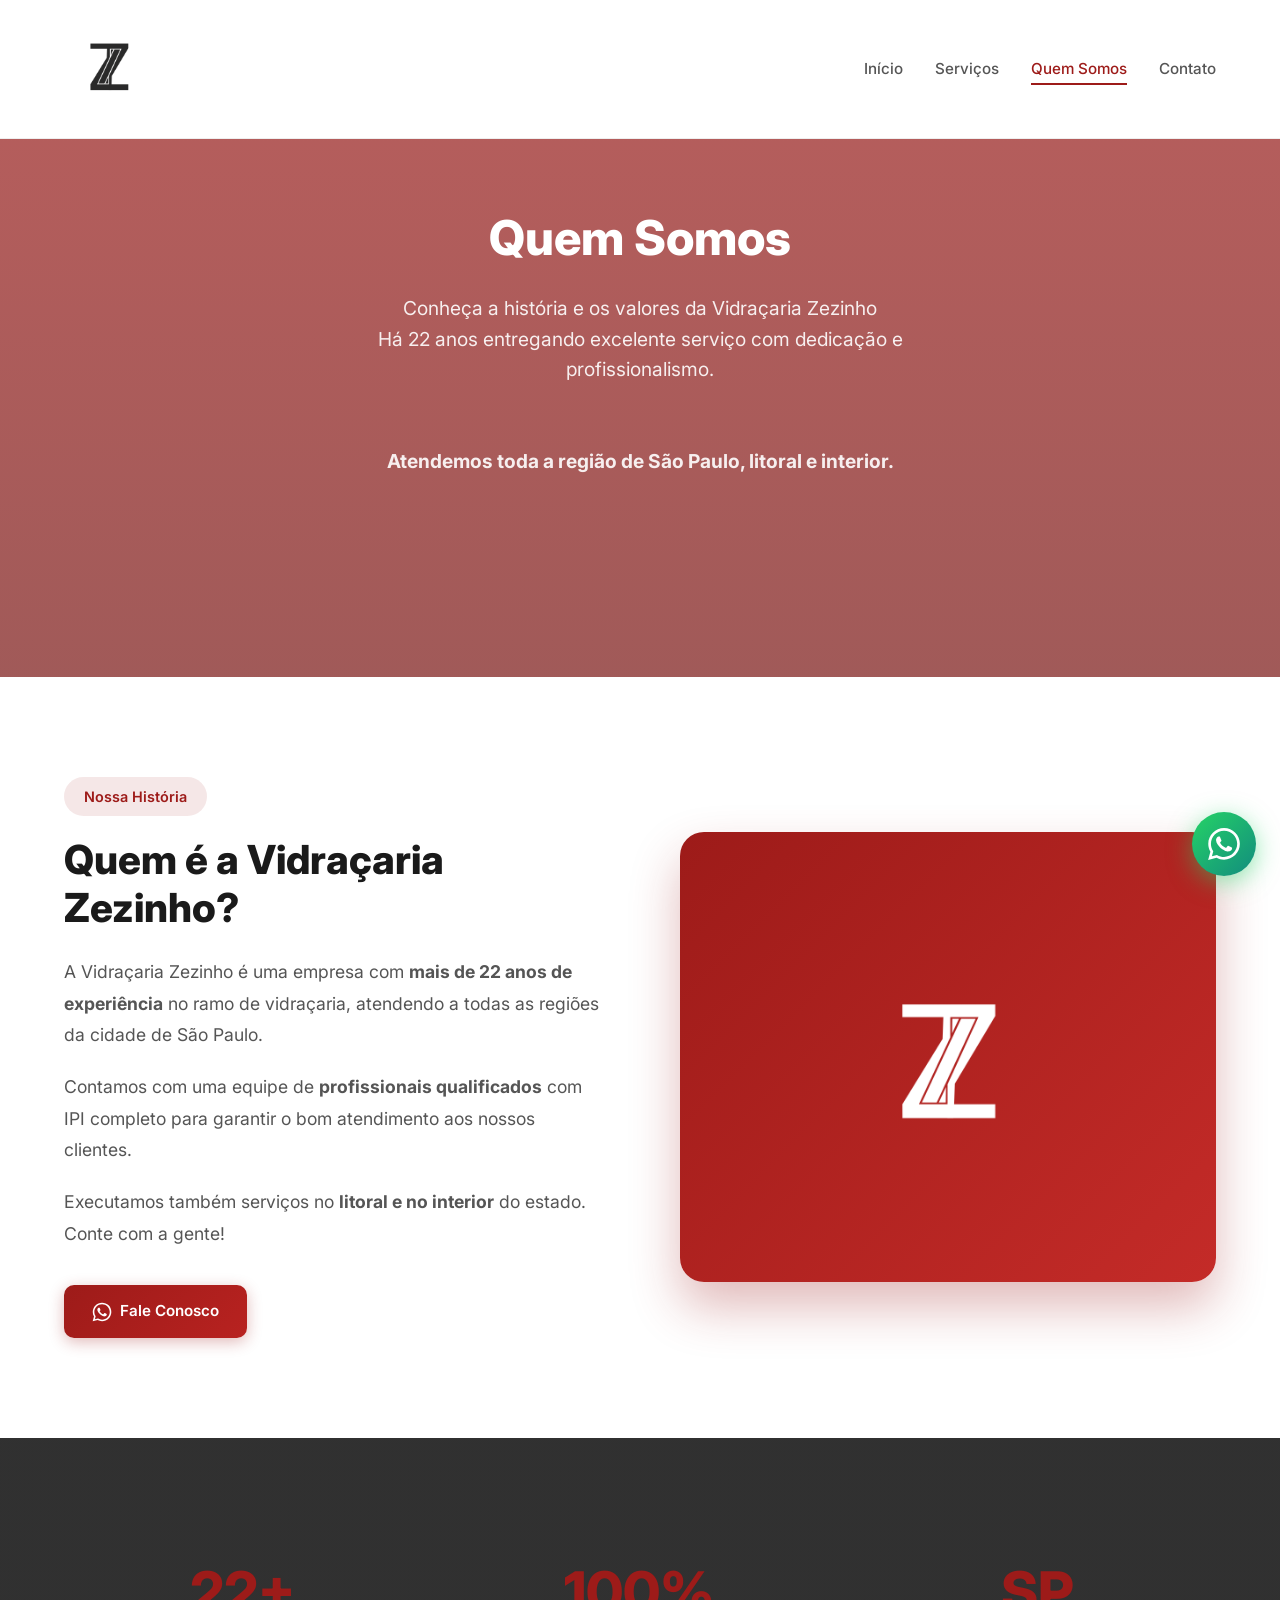
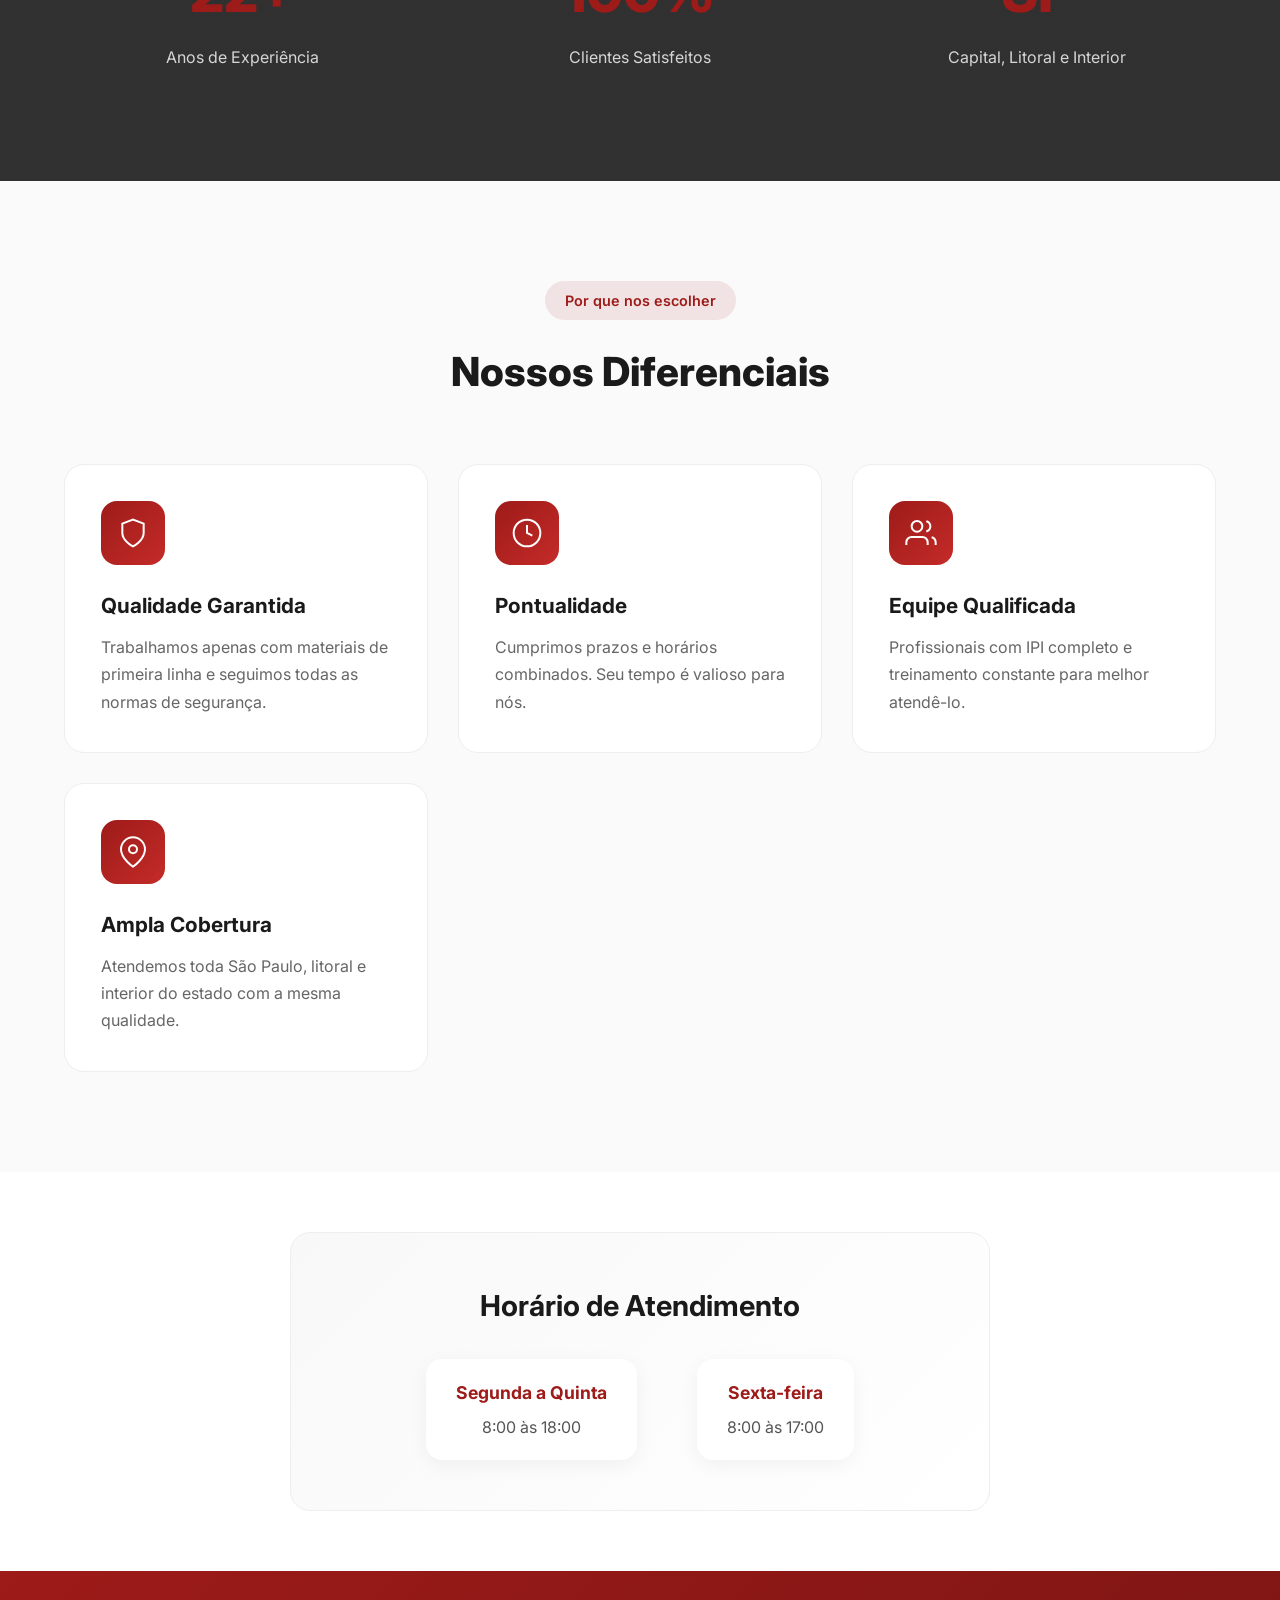
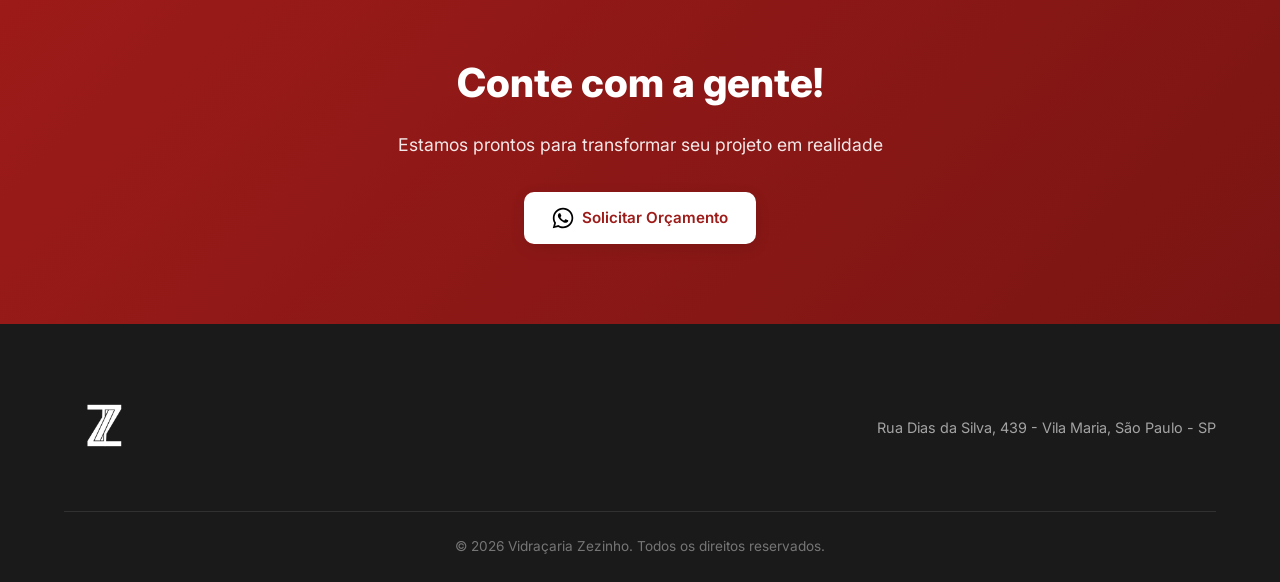
==== quem-somos.html @ ad0d9816 "ipip" ====
<!DOCTYPE html>
<html lang="pt-BR">
<head>
  <meta charset="UTF-8">
  <meta name="viewport" content="width=device-width, initial-scale=1.0">
  <title>Quem Somos | Vidraçaria Zezinho - Vila Maria, São Paulo</title>
  <meta name="description" content="Conheça a Vidraçaria Zezinho. Mais de 22 anos de experiência em vidraçaria, atendendo São Paulo, litoral e interior.">
  
  <link rel="icon" type="image/png" href="assets/logo.PNG">
  <link rel="apple-touch-icon" href="assets/logo.PNG">
  
  <link href="https://fonts.googleapis.com/css2?family=Inter:wght@400;500;600;700;800&display=swap" rel="stylesheet">
  <style>
    * { margin: 0; padding: 0; box-sizing: border-box; }
    body { font-family: 'Inter', sans-serif; color: #1a1a1a; line-height: 1.6; background: #fafafa; }
    .container { max-width: 1200px; margin: 0 auto; padding: 0 24px; }
    
    header { background: #fff; padding: 20px 0; position: fixed; width: 100%; top: 0; z-index: 100; border-bottom: 1px solid #eee; }
    .header-inner { display: flex; justify-content: space-between; align-items: center; }
    .logo img { height: 90px; }
    nav { display: flex; gap: 32px; }
    nav a { text-decoration: none; color: #555; font-weight: 500; font-size: 0.95rem; transition: all 0.3s ease; position: relative; }
    nav a::after { content: ''; position: absolute; bottom: -4px; left: 0; width: 0; height: 2px; background: #9d1b19; transition: width 0.3s ease; }
    nav a:hover, nav a.active { color: #9d1b19; }
    nav a:hover::after, nav a.active::after { width: 100%; }
    
    .btn { display: inline-flex; align-items: center; gap: 8px; padding: 14px 28px; border-radius: 10px; font-weight: 600; text-decoration: none; transition: all 0.3s cubic-bezier(0.4, 0, 0.2, 1); border: none; cursor: pointer; font-size: 0.95rem; }
    .btn-primary { background: linear-gradient(135deg, #9d1b19, #b82220); color: #fff; box-shadow: 0 4px 15px rgba(157,27,25,0.3); }
    .btn-primary:hover { transform: translateY(-3px); box-shadow: 0 8px 25px rgba(157,27,25,0.4); }
    .btn-white { background: #fff; color: #9d1b19; box-shadow: 0 4px 15px rgba(0,0,0,0.1); }
    .btn-white:hover { transform: translateY(-3px); }
</style>
</head>
<body>

<style>
    .page-hero { background: linear-gradient(rgba(157,27,25,0.7), rgba(122,21,19,0.7)), url('https://media.istockphoto.com/id/2167770678/pt/foto/glaziers-place-a-large-sheet-of-thick-glass-on-the-table-by-hand-glass-work.webp?a=1&b=1&s=612x612&w=0&k=20&c=PVEEWF2Shgj3JrkUG-xUuJgdh42Tp_QoVqVT3uCCULU=') center 40%/100%; padding: 200px 0 200px; text-align: center; }
    .page-hero h1 { font-size: 3rem; color: #fff; font-weight: 800; margin-bottom: 16px; }
    .page-hero p { font-size: 1.2rem; color: rgba(255,255,255,0.9); max-width: 600px; margin: 0 auto; }
    
    .about-section { padding: 100px 0; background: #fff; }
    .about-grid { display: grid; grid-template-columns: 1fr 1fr; gap: 80px; align-items: center; }
    .about-content span { display: inline-block; background: rgba(157,27,25,0.1); color: #9d1b19; padding: 8px 20px; border-radius: 25px; font-size: 0.9rem; font-weight: 600; margin-bottom: 20px; }
    .about-content h2 { font-size: 2.5rem; font-weight: 800; margin-bottom: 24px; line-height: 1.2; }
    .about-content p { color: #555; font-size: 1.1rem; margin-bottom: 20px; line-height: 1.8; }
    .about-img { position: relative; }
    .about-img-main { background: linear-gradient(135deg, #9d1b19, #c42b28); border-radius: 24px; height: 450px; display: flex; align-items: center; justify-content: center; box-shadow: 0 25px 50px rgba(157,27,25,0.3); }
    .about-img-main img { max-height: 220px; filter: brightness(0) invert(1); }
    
    .stats-section { padding: 80px 0; background: linear-gradient(rgba(26,26,26,0.9), rgba(26,26,26,0.9)), url('https://images.unsplash.com/photo-1517048676732-d65bc937f952?q=80&w=870&auto=format&fit=crop') center/cover fixed; }
    .stats-grid { display: grid; grid-template-columns: repeat(3, 1fr); gap: 40px; text-align: center; }
    .stat-item { padding: 30px; }
    .stat-number { font-size: 3.5rem; font-weight: 800; color: #9d1b19; margin-bottom: 8px; }
    .stat-label { color: rgba(255,255,255,0.8); font-size: 1rem; }
    
    .features-section { padding: 100px 0; background: #fafafa; }
    .features-header { text-align: center; margin-bottom: 60px; }
    .features-header span { display: inline-block; background: rgba(157,27,25,0.1); color: #9d1b19; padding: 8px 20px; border-radius: 25px; font-size: 0.9rem; font-weight: 600; margin-bottom: 20px; }
    .features-header h2 { font-size: 2.5rem; font-weight: 800; }
    .features-grid { display: grid; grid-template-columns: repeat(auto-fit, minmax(280px, 1fr)); gap: 30px; }
    .feature-card { background: #fff; border-radius: 20px; padding: 36px; border: 1px solid #eee; transition: all 0.4s ease; }
    .feature-card:hover { transform: translateY(-8px); box-shadow: 0 25px 50px rgba(0,0,0,0.08); border-color: #9d1b19; }
    .feature-icon { width: 64px; height: 64px; background: linear-gradient(135deg, #9d1b19, #c42b28); border-radius: 16px; display: flex; align-items: center; justify-content: center; margin-bottom: 24px; }
    .feature-icon svg { width: 32px; height: 32px; stroke: #fff; fill: none; stroke-width: 1.5; }
    .feature-card h3 { font-size: 1.3rem; margin-bottom: 12px; font-weight: 700; }
    .feature-card p { color: #666; font-size: 1rem; line-height: 1.7; }
</style>

<style>
    .schedule-section { padding: 60px 0; background: #fff; }
    .schedule-box { background: linear-gradient(135deg, #f8f8f8, #fff); border-radius: 20px; padding: 50px; max-width: 700px; margin: 0 auto; text-align: center; border: 1px solid #eee; }
    .schedule-box h3 { font-size: 1.8rem; margin-bottom: 30px; color: #1a1a1a; }
    .schedule-times { display: flex; justify-content: center; gap: 60px; flex-wrap: wrap; }
    .schedule-item { text-align: center; padding: 20px 30px; background: #fff; border-radius: 16px; box-shadow: 0 5px 20px rgba(0,0,0,0.05); }
    .schedule-item strong { display: block; color: #9d1b19; font-size: 1.1rem; margin-bottom: 8px; }
    .schedule-item span { color: #555; font-size: 1rem; }
    
    .cta-section { padding: 80px 0; background: linear-gradient(135deg, #9d1b19 0%, #7a1513 100%); text-align: center; }
    .cta-section h2 { color: #fff; font-size: 2.5rem; font-weight: 800; margin-bottom: 16px; }
    .cta-section p { color: rgba(255,255,255,0.9); font-size: 1.1rem; margin-bottom: 32px; }
    
    footer { background: #1a1a1a; padding: 60px 0 24px; }
    .footer-inner { display: flex; justify-content: space-between; align-items: center; flex-wrap: wrap; gap: 24px; border-bottom: 1px solid rgba(255,255,255,0.1); padding-bottom: 40px; margin-bottom: 24px; }
    .footer-logo img { height: 80px; filter: brightness(0) invert(1); }
    footer p { color: rgba(255,255,255,0.6); font-size: 0.9rem; }
    .footer-copy { text-align: center; color: rgba(255,255,255,0.4); font-size: 0.85rem; }
    
    .whatsapp { position: fixed; bottom: 24px; right: 24px; width: 64px; height: 64px; background: linear-gradient(135deg, #25D366, #128C7E); border-radius: 50%; display: flex; align-items: center; justify-content: center; text-decoration: none; box-shadow: 0 6px 24px rgba(37,211,102,0.5); z-index: 99; transition: all 0.3s cubic-bezier(0.4, 0, 0.2, 1); }
    .whatsapp:hover { transform: scale(1.15) rotate(10deg); box-shadow: 0 10px 35px rgba(37,211,102,0.6); }
    .whatsapp img { width: 34px; height: 34px; filter: brightness(0) invert(1); }
    
    /* Mobile Menu */
    .menu-toggle { display: none; flex-direction: column; gap: 5px; cursor: pointer; padding: 10px; z-index: 101; }
    .menu-toggle span { width: 28px; height: 3px; background: #2b2b2b; border-radius: 3px; transition: all 0.3s ease; }
    .menu-toggle.active span:nth-child(1) { transform: rotate(45deg) translate(6px, 6px); }
    .menu-toggle.active span:nth-child(2) { opacity: 0; }
    .menu-toggle.active span:nth-child(3) { transform: rotate(-45deg) translate(6px, -6px); }
    
    .mobile-nav { position: fixed; top: 0; right: -100%; width: 280px; height: 100vh; background: #fff; padding: 100px 30px 30px; box-shadow: -5px 0 30px rgba(0,0,0,0.1); transition: right 0.3s ease; z-index: 100; display: flex; flex-direction: column; gap: 0; }
    .mobile-nav.active { right: 0; }
    .mobile-nav a { text-decoration: none; color: #2b2b2b; font-weight: 600; font-size: 1.1rem; padding: 16px 0; border-bottom: 1px solid #eee; transition: all 0.3s ease; }
    .mobile-nav a:hover, .mobile-nav a.active { color: #9d1b19; padding-left: 10px; }
    .overlay { position: fixed; top: 0; left: 0; width: 100%; height: 100%; background: rgba(0,0,0,0.5); opacity: 0; visibility: hidden; transition: all 0.3s ease; z-index: 99; }
    .overlay.active { opacity: 1; visibility: visible; }
    
    @media (max-width: 768px) {
      .page-hero h1 { font-size: 2rem; }
      .page-hero { padding: 150px 0 80px; background-size: cover !important; }
      nav { display: none; }
      .menu-toggle { display: flex; }
      .about-grid { grid-template-columns: 1fr; gap: 40px; }
      .stats-grid { grid-template-columns: repeat(2, 1fr); gap: 20px; }
      .stat-number { font-size: 2.5rem; }
    }
</style>


<header>
  <div class="container header-inner">
    <a href="index.html" class="logo">
      <img src="assets/logo.PNG" alt="Vidraçaria Zezinho">
    </a>
    <nav>
      <a href="index.html">Início</a>
      <a href="servicos.html">Serviços</a>
      <a href="quem-somos.html" class="active">Quem Somos</a>
      <a href="index.html#contato">Contato</a>
    </nav>
    <div class="menu-toggle" onclick="toggleMenu()">
      <span></span>
      <span></span>
      <span></span>
    </div>
  </div>
</header>

<div class="overlay" onclick="toggleMenu()"></div>
<div class="mobile-nav">
  <a href="index.html">Início</a>
  <a href="servicos.html">Serviços</a>
  <a href="quem-somos.html" class="active">Quem Somos</a>
  <a href="index.html#contato">Contato</a>
</div>

<script>
function toggleMenu() {
  document.querySelector('.menu-toggle').classList.toggle('active');
  document.querySelector('.mobile-nav').classList.toggle('active');
  document.querySelector('.overlay').classList.toggle('active');
  document.body.style.overflow = document.querySelector('.mobile-nav').classList.contains('active') ? 'hidden' : '';
}
</script>

<section class="page-hero">
  <div class="container">
    <h1>Quem Somos</h1>
    <p>Conheça a história e os valores da Vidraçaria Zezinho<p>
    <p>Há 22 anos entregando excelente
 serviço com dedicação e profissionalismo.<p>
        <br><br>
        <strong>Atendemos toda a região de São Paulo, litoral e interior.</strong>
    </p>
  </div>
</section>

<section class="about-section">
  <div class="container">
    <div class="about-grid">
      <div class="about-content">
        <span>Nossa História</span>
        <h2>Quem é a Vidraçaria Zezinho?</h2>
        <p>A Vidraçaria Zezinho é uma empresa com <strong>mais de 22 anos de experiência</strong> no ramo de vidraçaria, atendendo a todas as regiões da cidade de São Paulo.</p>
        <p>Contamos com uma equipe de <strong>profissionais qualificados</strong> com IPI completo para garantir o bom atendimento aos nossos clientes.</p>
        <p>Executamos também serviços no <strong>litoral e no interior</strong> do estado. Conte com a gente!</p>
        <a href="https://wa.me/5511995611943?text=Olá!%20Gostaria%20de%20conhecer%20mais%20sobre%20a%20Vidraçaria%20Zezinho." class="btn btn-primary" style="margin-top: 16px;">
          <img src="assets/whatsapp-svgrepo-com.svg" alt="WhatsApp" style="width: 20px; height: 20px; filter: brightness(0) invert(1);">
          Fale Conosco
        </a>
      </div>
      <div class="about-img">
        <div class="about-img-main">
          <img src="assets/logo.PNG" alt="Vidraçaria Zezinho">
        </div>
      </div>
    </div>
  </div>
</section>

<section class="stats-section">
  <div class="container">
    <div class="stats-grid">
      <div class="stat-item">
        <div class="stat-number">22+</div>
        <div class="stat-label">Anos de Experiência</div>
      </div>
      <div class="stat-item">
        <div class="stat-number">100%</div>
        <div class="stat-label">Clientes Satisfeitos</div>
      </div>
      <div class="stat-item">
        <div class="stat-number">SP</div>
        <div class="stat-label">Capital, Litoral e Interior</div>
      </div>
    </div>
  </div>
</section>


<section class="features-section">
  <div class="container">
    <div class="features-header">
      <span>Por que nos escolher</span>
      <h2>Nossos Diferenciais</h2>
    </div>
    <div class="features-grid">
      <div class="feature-card">
        <div class="feature-icon">
          <svg viewBox="0 0 24 24"><path d="M12 22s8-4 8-10V5l-8-3-8 3v7c0 6 8 10 8 10z"/></svg>
        </div>
        <h3>Qualidade Garantida</h3>
        <p>Trabalhamos apenas com materiais de primeira linha e seguimos todas as normas de segurança.</p>
      </div>
      <div class="feature-card">
        <div class="feature-icon">
          <svg viewBox="0 0 24 24"><circle cx="12" cy="12" r="10"/><polyline points="12 6 12 12 16 14"/></svg>
        </div>
        <h3>Pontualidade</h3>
        <p>Cumprimos prazos e horários combinados. Seu tempo é valioso para nós.</p>
      </div>
      <div class="feature-card">
        <div class="feature-icon">
          <svg viewBox="0 0 24 24"><path d="M17 21v-2a4 4 0 00-4-4H5a4 4 0 00-4 4v2"/><circle cx="9" cy="7" r="4"/><path d="M23 21v-2a4 4 0 00-3-3.87"/><path d="M16 3.13a4 4 0 010 7.75"/></svg>
        </div>
        <h3>Equipe Qualificada</h3>
        <p>Profissionais com IPI completo e treinamento constante para melhor atendê-lo.</p>
      </div>
      <div class="feature-card">
        <div class="feature-icon">
          <svg viewBox="0 0 24 24"><path d="M21 10c0 7-9 13-9 13s-9-6-9-13a9 9 0 0118 0z"/><circle cx="12" cy="10" r="3"/></svg>
        </div>
        <h3>Ampla Cobertura</h3>
        <p>Atendemos toda São Paulo, litoral e interior do estado com a mesma qualidade.</p>
      </div>
    </div>
  </div>
</section>

<section class="schedule-section">
  <div class="container">
    <div class="schedule-box">
      <h3>Horário de Atendimento</h3>
      <div class="schedule-times">
        <div class="schedule-item">
          <strong>Segunda a Quinta</strong>
          <span>8:00 às 18:00</span>
        </div>
        <div class="schedule-item">
          <strong>Sexta-feira</strong>
          <span>8:00 às 17:00</span>
        </div>
      </div>
    </div>
  </div>
</section>

<section class="cta-section">
  <div class="container">
    <h2>Conte com a gente!</h2>
    <p>Estamos prontos para transformar seu projeto em realidade</p>
    <a href="https://wa.me/5511995611943?text=Olá!%20Gostaria%20de%20solicitar%20um%20orçamento." class="btn btn-white">
      <img src="assets/whatsapp-svgrepo-com.svg" alt="WhatsApp" style="width: 22px; height: 22px;">
      Solicitar Orçamento
    </a>
  </div>
</section>

<footer>
  <div class="container">
    <div class="footer-inner">
      <a href="index.html" class="footer-logo">
        <img src="assets/logo.PNG" alt="Vidraçaria Zezinho">
      </a>
      <p>Rua Dias da Silva, 439 - Vila Maria, São Paulo - SP</p>
    </div>
    <p class="footer-copy">© 2026 Vidraçaria Zezinho. Todos os direitos reservados.</p>
  </div>
</footer>

<a href="https://wa.me/5511995611943?text=Olá!%20Vim%20pelo%20site%20e%20gostaria%20de%20tirar%20uma%20dúvida." class="whatsapp" target="_blank" title="Fale conosco no WhatsApp">
  <img src="assets/whatsapp-svgrepo-com.svg" alt="WhatsApp">
</a>

</body>
</html>
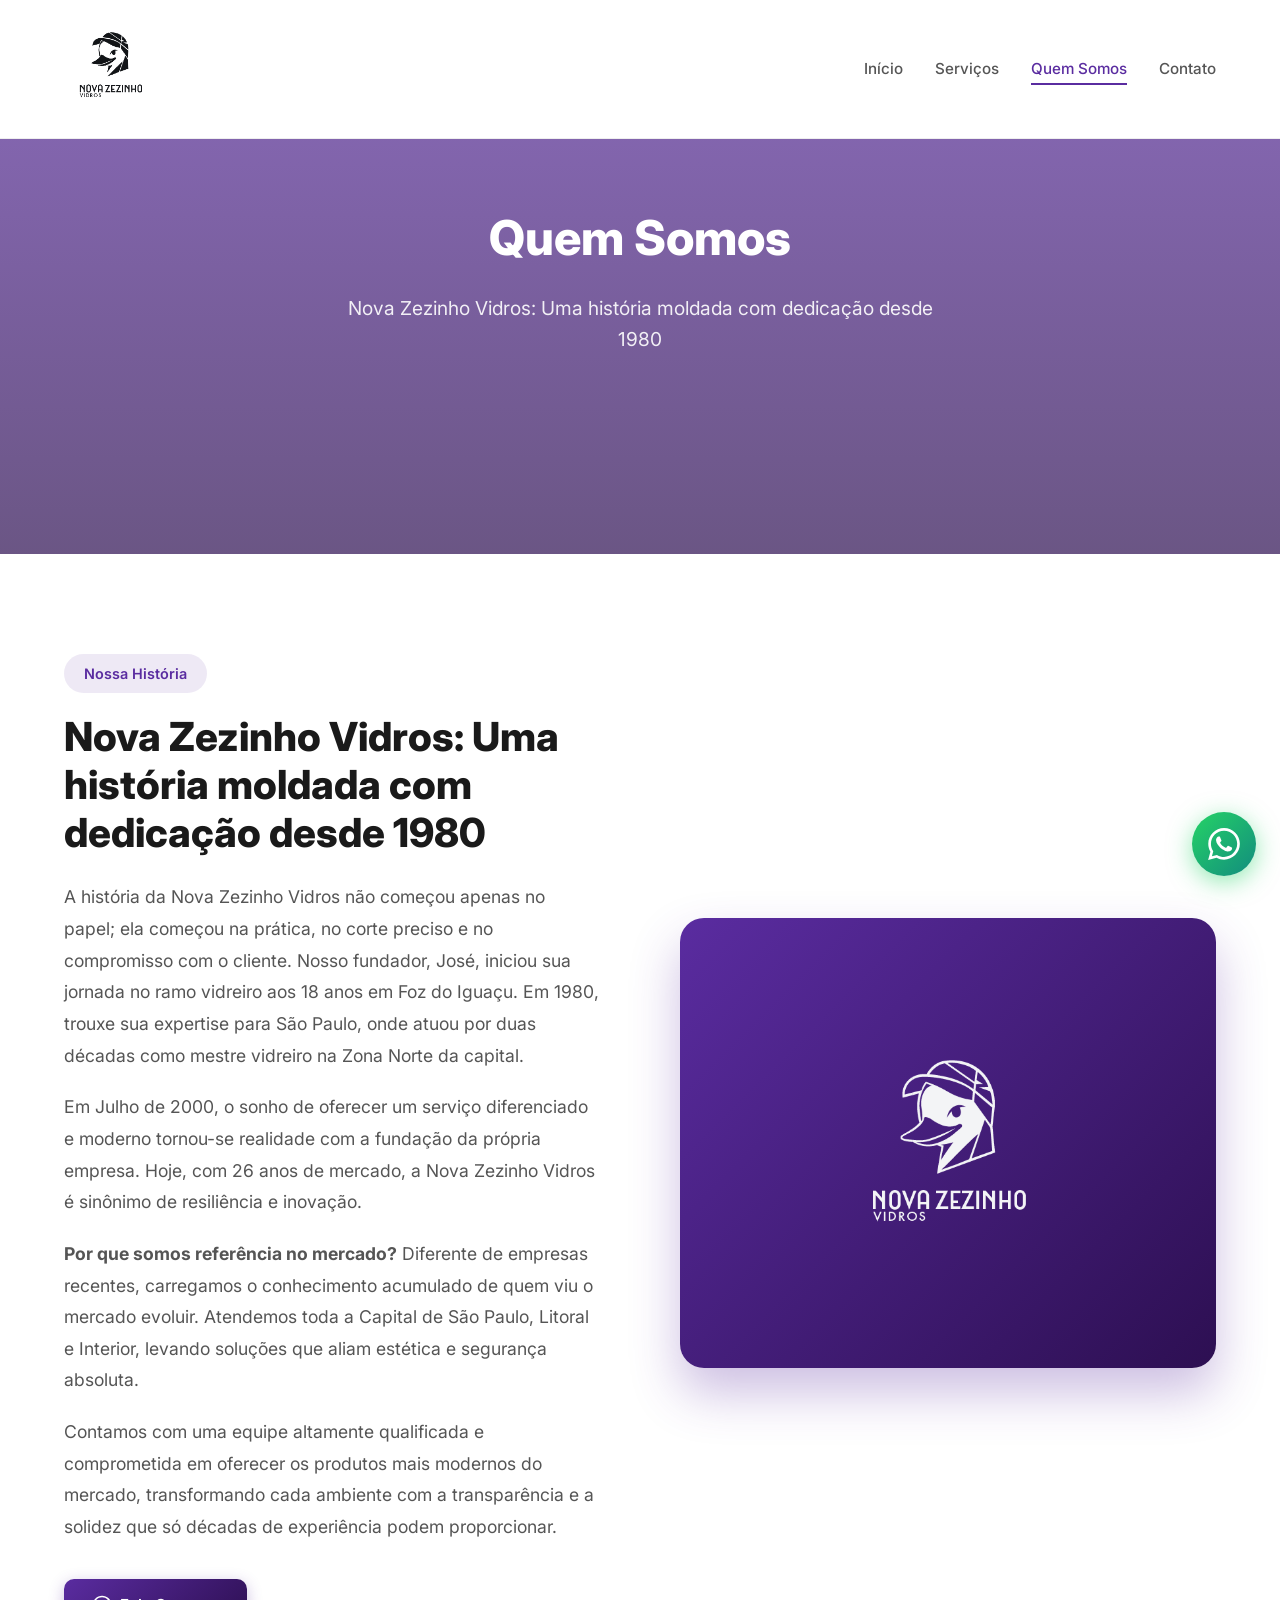
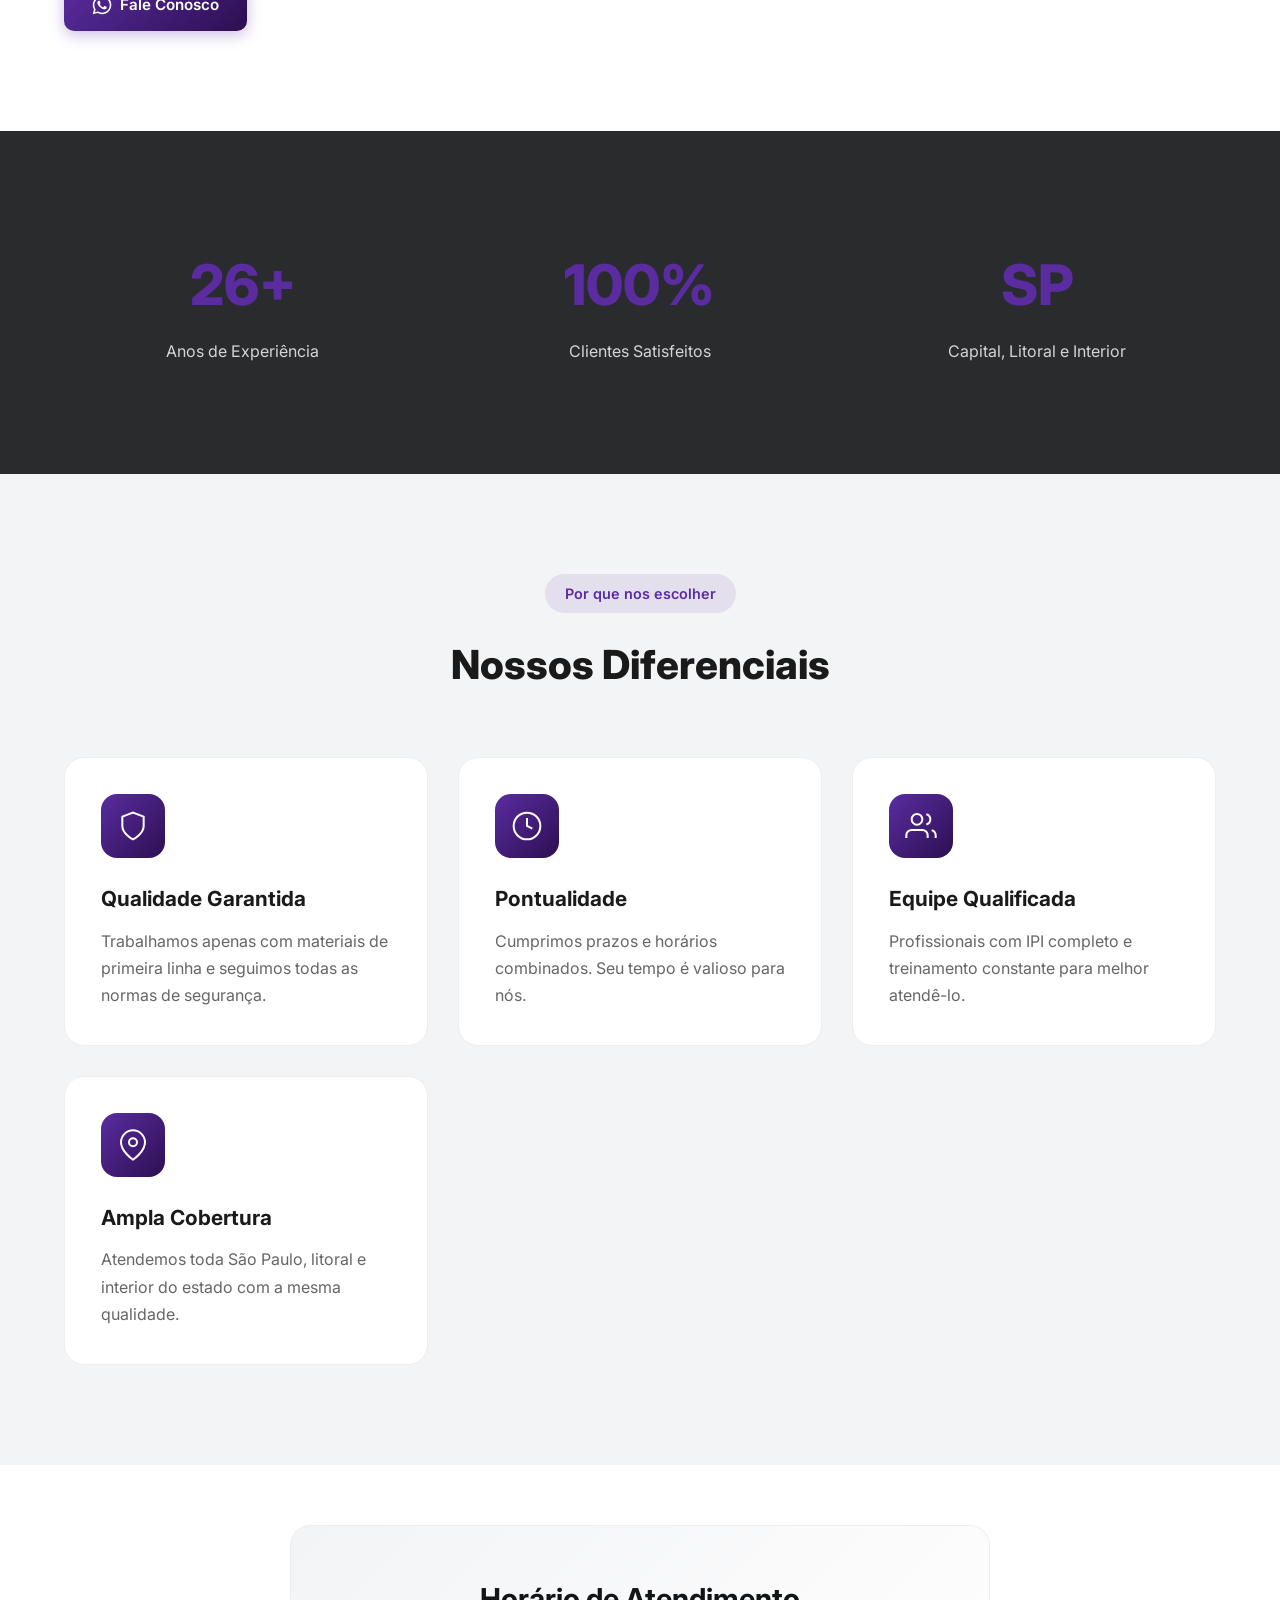
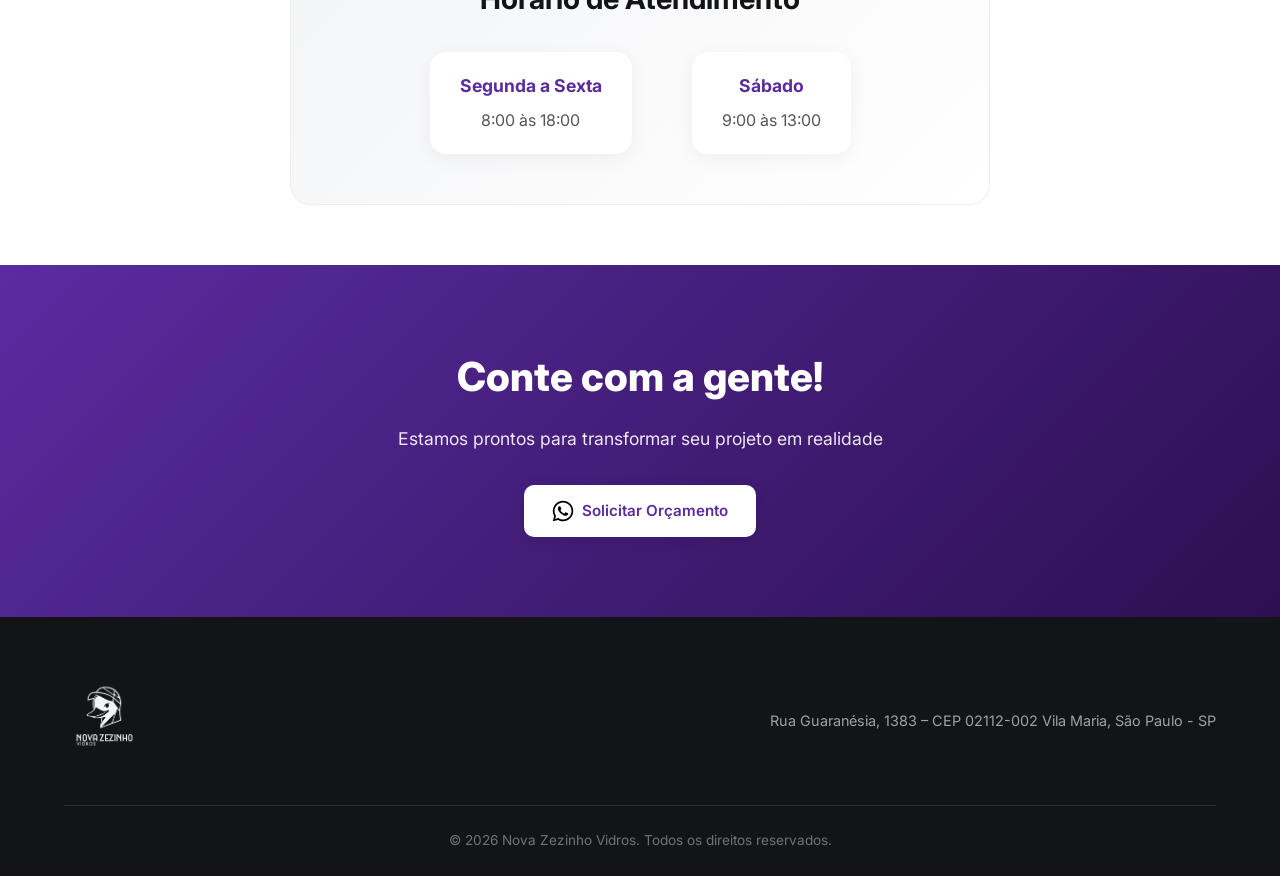
==== commit a71a037f: "alterações cliente" ====
--- a/quem-somos.html
+++ b/quem-somos.html
@@ -3,11 +3,11 @@
 <head>
   <meta charset="UTF-8">
   <meta name="viewport" content="width=device-width, initial-scale=1.0">
-  <title>Quem Somos | Vidraçaria Zezinho - Vila Maria, São Paulo</title>
-  <meta name="description" content="Conheça a Vidraçaria Zezinho. Mais de 22 anos de experiência em vidraçaria, atendendo São Paulo, litoral e interior.">
+  <title>Quem Somos | Nova Zezinho Vidros - 26 Anos de Tradição</title>
+  <meta name="description" content="Fundada em 2000 por quem respira o ramo vidreiro desde 1980. 26 anos de experiência em vidros, atendendo São Paulo, litoral e interior.">
   
-  <link rel="icon" type="image/png" href="assets/logo.PNG">
-  <link rel="apple-touch-icon" href="assets/logo.PNG">
+  <link rel="icon" type="image/png" href="assets/logo_preta.png">
+  <link rel="apple-touch-icon" href="assets/logo_preta.png">
   
   <link href="https://fonts.googleapis.com/css2?family=Inter:wght@400;500;600;700;800&display=swap" rel="stylesheet">
   <style>
@@ -20,47 +20,47 @@
     .logo img { height: 90px; }
     nav { display: flex; gap: 32px; }
     nav a { text-decoration: none; color: #555; font-weight: 500; font-size: 0.95rem; transition: all 0.3s ease; position: relative; }
-    nav a::after { content: ''; position: absolute; bottom: -4px; left: 0; width: 0; height: 2px; background: #9d1b19; transition: width 0.3s ease; }
-    nav a:hover, nav a.active { color: #9d1b19; }
+    nav a::after { content: ''; position: absolute; bottom: -4px; left: 0; width: 0; height: 2px; background: #5a2ca0; transition: width 0.3s ease; }
+    nav a:hover, nav a.active { color: #5a2ca0; }
     nav a:hover::after, nav a.active::after { width: 100%; }
     
     .btn { display: inline-flex; align-items: center; gap: 8px; padding: 14px 28px; border-radius: 10px; font-weight: 600; text-decoration: none; transition: all 0.3s cubic-bezier(0.4, 0, 0.2, 1); border: none; cursor: pointer; font-size: 0.95rem; }
-    .btn-primary { background: linear-gradient(135deg, #9d1b19, #b82220); color: #fff; box-shadow: 0 4px 15px rgba(157,27,25,0.3); }
-    .btn-primary:hover { transform: translateY(-3px); box-shadow: 0 8px 25px rgba(157,27,25,0.4); }
-    .btn-white { background: #fff; color: #9d1b19; box-shadow: 0 4px 15px rgba(0,0,0,0.1); }
+    .btn-primary { background: linear-gradient(135deg, #5a2ca0, #2d0f52); color: #fff; box-shadow: 0 4px 15px rgba(90,44,160,0.3); }
+    .btn-primary:hover { transform: translateY(-3px); box-shadow: 0 8px 25px rgba(90,44,160,0.4); }
+    .btn-white { background: #fff; color: #5a2ca0; box-shadow: 0 4px 15px rgba(0,0,0,0.1); }
     .btn-white:hover { transform: translateY(-3px); }
 </style>
 </head>
 <body>
 
 <style>
-    .page-hero { background: linear-gradient(rgba(157,27,25,0.7), rgba(122,21,19,0.7)), url('https://media.istockphoto.com/id/2167770678/pt/foto/glaziers-place-a-large-sheet-of-thick-glass-on-the-table-by-hand-glass-work.webp?a=1&b=1&s=612x612&w=0&k=20&c=PVEEWF2Shgj3JrkUG-xUuJgdh42Tp_QoVqVT3uCCULU=') center 40%/100%; padding: 200px 0 200px; text-align: center; }
+    .page-hero { background: linear-gradient(rgba(90,44,160,0.7), rgba(45,15,82,0.7)), url('https://media.istockphoto.com/id/2167770678/pt/foto/glaziers-place-a-large-sheet-of-thick-glass-on-the-table-by-hand-glass-work.webp?a=1&b=1&s=612x612&w=0&k=20&c=PVEEWF2Shgj3JrkUG-xUuJgdh42Tp_QoVqVT3uCCULU=') center 40%/100%; padding: 200px 0 200px; text-align: center; }
     .page-hero h1 { font-size: 3rem; color: #fff; font-weight: 800; margin-bottom: 16px; }
     .page-hero p { font-size: 1.2rem; color: rgba(255,255,255,0.9); max-width: 600px; margin: 0 auto; }
     
     .about-section { padding: 100px 0; background: #fff; }
     .about-grid { display: grid; grid-template-columns: 1fr 1fr; gap: 80px; align-items: center; }
-    .about-content span { display: inline-block; background: rgba(157,27,25,0.1); color: #9d1b19; padding: 8px 20px; border-radius: 25px; font-size: 0.9rem; font-weight: 600; margin-bottom: 20px; }
+    .about-content span { display: inline-block; background: rgba(90,44,160,0.1); color: #5a2ca0; padding: 8px 20px; border-radius: 25px; font-size: 0.9rem; font-weight: 600; margin-bottom: 20px; }
     .about-content h2 { font-size: 2.5rem; font-weight: 800; margin-bottom: 24px; line-height: 1.2; }
     .about-content p { color: #555; font-size: 1.1rem; margin-bottom: 20px; line-height: 1.8; }
     .about-img { position: relative; }
-    .about-img-main { background: linear-gradient(135deg, #9d1b19, #c42b28); border-radius: 24px; height: 450px; display: flex; align-items: center; justify-content: center; box-shadow: 0 25px 50px rgba(157,27,25,0.3); }
-    .about-img-main img { max-height: 220px; filter: brightness(0) invert(1); }
-    
-    .stats-section { padding: 80px 0; background: linear-gradient(rgba(26,26,26,0.9), rgba(26,26,26,0.9)), url('https://images.unsplash.com/photo-1517048676732-d65bc937f952?q=80&w=870&auto=format&fit=crop') center/cover fixed; }
+    .about-img-main { background: linear-gradient(135deg, #5a2ca0, #2d0f52); border-radius: 24px; height: 450px; display: flex; align-items: center; justify-content: center; box-shadow: 0 25px 50px rgba(90,44,160,0.3); }
+    .about-img-main img { max-height: 220px; }
+    
+    .stats-section { padding: 80px 0; background: linear-gradient(rgba(18,20,23,0.9), rgba(18,20,23,0.9)), url('https://images.unsplash.com/photo-1517048676732-d65bc937f952?q=80&w=870&auto=format&fit=crop') center/cover fixed; }
     .stats-grid { display: grid; grid-template-columns: repeat(3, 1fr); gap: 40px; text-align: center; }
     .stat-item { padding: 30px; }
-    .stat-number { font-size: 3.5rem; font-weight: 800; color: #9d1b19; margin-bottom: 8px; }
+    .stat-number { font-size: 3.5rem; font-weight: 800; color: #5a2ca0; margin-bottom: 8px; }
     .stat-label { color: rgba(255,255,255,0.8); font-size: 1rem; }
     
-    .features-section { padding: 100px 0; background: #fafafa; }
+    .features-section { padding: 100px 0; background: #f3f4f6; }
     .features-header { text-align: center; margin-bottom: 60px; }
-    .features-header span { display: inline-block; background: rgba(157,27,25,0.1); color: #9d1b19; padding: 8px 20px; border-radius: 25px; font-size: 0.9rem; font-weight: 600; margin-bottom: 20px; }
+    .features-header span { display: inline-block; background: rgba(90,44,160,0.1); color: #5a2ca0; padding: 8px 20px; border-radius: 25px; font-size: 0.9rem; font-weight: 600; margin-bottom: 20px; }
     .features-header h2 { font-size: 2.5rem; font-weight: 800; }
     .features-grid { display: grid; grid-template-columns: repeat(auto-fit, minmax(280px, 1fr)); gap: 30px; }
     .feature-card { background: #fff; border-radius: 20px; padding: 36px; border: 1px solid #eee; transition: all 0.4s ease; }
-    .feature-card:hover { transform: translateY(-8px); box-shadow: 0 25px 50px rgba(0,0,0,0.08); border-color: #9d1b19; }
-    .feature-icon { width: 64px; height: 64px; background: linear-gradient(135deg, #9d1b19, #c42b28); border-radius: 16px; display: flex; align-items: center; justify-content: center; margin-bottom: 24px; }
+    .feature-card:hover { transform: translateY(-8px); box-shadow: 0 25px 50px rgba(0,0,0,0.08); border-color: #5a2ca0; }
+    .feature-icon { width: 64px; height: 64px; background: linear-gradient(135deg, #5a2ca0, #2d0f52); border-radius: 16px; display: flex; align-items: center; justify-content: center; margin-bottom: 24px; }
     .feature-icon svg { width: 32px; height: 32px; stroke: #fff; fill: none; stroke-width: 1.5; }
     .feature-card h3 { font-size: 1.3rem; margin-bottom: 12px; font-weight: 700; }
     .feature-card p { color: #666; font-size: 1rem; line-height: 1.7; }
@@ -68,20 +68,20 @@
 
 <style>
     .schedule-section { padding: 60px 0; background: #fff; }
-    .schedule-box { background: linear-gradient(135deg, #f8f8f8, #fff); border-radius: 20px; padding: 50px; max-width: 700px; margin: 0 auto; text-align: center; border: 1px solid #eee; }
-    .schedule-box h3 { font-size: 1.8rem; margin-bottom: 30px; color: #1a1a1a; }
+    .schedule-box { background: linear-gradient(135deg, #f3f4f6, #fff); border-radius: 20px; padding: 50px; max-width: 700px; margin: 0 auto; text-align: center; border: 1px solid #eee; }
+    .schedule-box h3 { font-size: 1.8rem; margin-bottom: 30px; color: #121417; }
     .schedule-times { display: flex; justify-content: center; gap: 60px; flex-wrap: wrap; }
     .schedule-item { text-align: center; padding: 20px 30px; background: #fff; border-radius: 16px; box-shadow: 0 5px 20px rgba(0,0,0,0.05); }
-    .schedule-item strong { display: block; color: #9d1b19; font-size: 1.1rem; margin-bottom: 8px; }
+    .schedule-item strong { display: block; color: #5a2ca0; font-size: 1.1rem; margin-bottom: 8px; }
     .schedule-item span { color: #555; font-size: 1rem; }
     
-    .cta-section { padding: 80px 0; background: linear-gradient(135deg, #9d1b19 0%, #7a1513 100%); text-align: center; }
+    .cta-section { padding: 80px 0; background: linear-gradient(135deg, #5a2ca0 0%, #2d0f52 100%); text-align: center; }
     .cta-section h2 { color: #fff; font-size: 2.5rem; font-weight: 800; margin-bottom: 16px; }
     .cta-section p { color: rgba(255,255,255,0.9); font-size: 1.1rem; margin-bottom: 32px; }
     
-    footer { background: #1a1a1a; padding: 60px 0 24px; }
+    footer { background: #121417; padding: 60px 0 24px; }
     .footer-inner { display: flex; justify-content: space-between; align-items: center; flex-wrap: wrap; gap: 24px; border-bottom: 1px solid rgba(255,255,255,0.1); padding-bottom: 40px; margin-bottom: 24px; }
-    .footer-logo img { height: 80px; filter: brightness(0) invert(1); }
+    .footer-logo img { height: 80px; }
     footer p { color: rgba(255,255,255,0.6); font-size: 0.9rem; }
     .footer-copy { text-align: center; color: rgba(255,255,255,0.4); font-size: 0.85rem; }
     
@@ -99,7 +99,7 @@
     .mobile-nav { position: fixed; top: 0; right: -100%; width: 280px; height: 100vh; background: #fff; padding: 100px 30px 30px; box-shadow: -5px 0 30px rgba(0,0,0,0.1); transition: right 0.3s ease; z-index: 100; display: flex; flex-direction: column; gap: 0; }
     .mobile-nav.active { right: 0; }
     .mobile-nav a { text-decoration: none; color: #2b2b2b; font-weight: 600; font-size: 1.1rem; padding: 16px 0; border-bottom: 1px solid #eee; transition: all 0.3s ease; }
-    .mobile-nav a:hover, .mobile-nav a.active { color: #9d1b19; padding-left: 10px; }
+    .mobile-nav a:hover, .mobile-nav a.active { color: #5a2ca0; padding-left: 10px; }
     .overlay { position: fixed; top: 0; left: 0; width: 100%; height: 100%; background: rgba(0,0,0,0.5); opacity: 0; visibility: hidden; transition: all 0.3s ease; z-index: 99; }
     .overlay.active { opacity: 1; visibility: visible; }
     
@@ -118,7 +118,7 @@
 <header>
   <div class="container header-inner">
     <a href="index.html" class="logo">
-      <img src="assets/logo.PNG" alt="Vidraçaria Zezinho">
+      <img src="assets/logo_preta.png" alt="Nova Zezinho Vidros">
     </a>
     <nav>
       <a href="index.html">Início</a>
@@ -154,12 +154,7 @@
 <section class="page-hero">
   <div class="container">
     <h1>Quem Somos</h1>
-    <p>Conheça a história e os valores da Vidraçaria Zezinho<p>
-    <p>Há 22 anos entregando excelente
- serviço com dedicação e profissionalismo.<p>
-        <br><br>
-        <strong>Atendemos toda a região de São Paulo, litoral e interior.</strong>
-    </p>
+    <p>Nova Zezinho Vidros: Uma história moldada com dedicação desde 1980</p>
   </div>
 </section>
 
@@ -168,18 +163,19 @@
     <div class="about-grid">
       <div class="about-content">
         <span>Nossa História</span>
-        <h2>Quem é a Vidraçaria Zezinho?</h2>
-        <p>A Vidraçaria Zezinho é uma empresa com <strong>mais de 22 anos de experiência</strong> no ramo de vidraçaria, atendendo a todas as regiões da cidade de São Paulo.</p>
-        <p>Contamos com uma equipe de <strong>profissionais qualificados</strong> com IPI completo para garantir o bom atendimento aos nossos clientes.</p>
-        <p>Executamos também serviços no <strong>litoral e no interior</strong> do estado. Conte com a gente!</p>
-        <a href="https://wa.me/5511995611943?text=Olá!%20Gostaria%20de%20conhecer%20mais%20sobre%20a%20Vidraçaria%20Zezinho." class="btn btn-primary" style="margin-top: 16px;">
+        <h2>Nova Zezinho Vidros: Uma história moldada com dedicação desde 1980</h2>
+        <p>A história da Nova Zezinho Vidros não começou apenas no papel; ela começou na prática, no corte preciso e no compromisso com o cliente. Nosso fundador, José, iniciou sua jornada no ramo vidreiro aos 18 anos em Foz do Iguaçu. Em 1980, trouxe sua expertise para São Paulo, onde atuou por duas décadas como mestre vidreiro na Zona Norte da capital.</p>
+        <p>Em Julho de 2000, o sonho de oferecer um serviço diferenciado e moderno tornou-se realidade com a fundação da própria empresa. Hoje, com 26 anos de mercado, a Nova Zezinho Vidros é sinônimo de resiliência e inovação.</p>
+        <p><strong>Por que somos referência no mercado?</strong> Diferente de empresas recentes, carregamos o conhecimento acumulado de quem viu o mercado evoluir. Atendemos toda a Capital de São Paulo, Litoral e Interior, levando soluções que aliam estética e segurança absoluta.</p>
+        <p>Contamos com uma equipe altamente qualificada e comprometida em oferecer os produtos mais modernos do mercado, transformando cada ambiente com a transparência e a solidez que só décadas de experiência podem proporcionar.</p>
+        <a href="https://wa.me/5511995611943?text=Olá!%20Gostaria%20de%20conhecer%20mais%20sobre%20a%20Nova%20Zezinho%20Vidros." class="btn btn-primary" style="margin-top: 16px;">
           <img src="assets/whatsapp-svgrepo-com.svg" alt="WhatsApp" style="width: 20px; height: 20px; filter: brightness(0) invert(1);">
           Fale Conosco
         </a>
       </div>
       <div class="about-img">
         <div class="about-img-main">
-          <img src="assets/logo.PNG" alt="Vidraçaria Zezinho">
+          <img src="assets/logo_branca.png" alt="Nova Zezinho Vidros">
         </div>
       </div>
     </div>
@@ -190,7 +186,7 @@
   <div class="container">
     <div class="stats-grid">
       <div class="stat-item">
-        <div class="stat-number">22+</div>
+        <div class="stat-number">26+</div>
         <div class="stat-label">Anos de Experiência</div>
       </div>
       <div class="stat-item">
@@ -251,12 +247,12 @@
       <h3>Horário de Atendimento</h3>
       <div class="schedule-times">
         <div class="schedule-item">
-          <strong>Segunda a Quinta</strong>
+          <strong>Segunda a Sexta</strong>
           <span>8:00 às 18:00</span>
         </div>
         <div class="schedule-item">
-          <strong>Sexta-feira</strong>
-          <span>8:00 às 17:00</span>
+          <strong>Sábado</strong>
+          <span>9:00 às 13:00</span>
         </div>
       </div>
     </div>
@@ -278,11 +274,11 @@
   <div class="container">
     <div class="footer-inner">
       <a href="index.html" class="footer-logo">
-        <img src="assets/logo.PNG" alt="Vidraçaria Zezinho">
+        <img src="assets/logo_branca.png" alt="Nova Zezinho Vidros">
       </a>
-      <p>Rua Dias da Silva, 439 - Vila Maria, São Paulo - SP</p>
-    </div>
-    <p class="footer-copy">© 2026 Vidraçaria Zezinho. Todos os direitos reservados.</p>
+      <p>Rua Guaranésia, 1383 – CEP 02112-002 Vila Maria, São Paulo - SP</p>
+    </div>
+    <p class="footer-copy">© 2026 Nova Zezinho Vidros. Todos os direitos reservados.</p>
   </div>
 </footer>
 
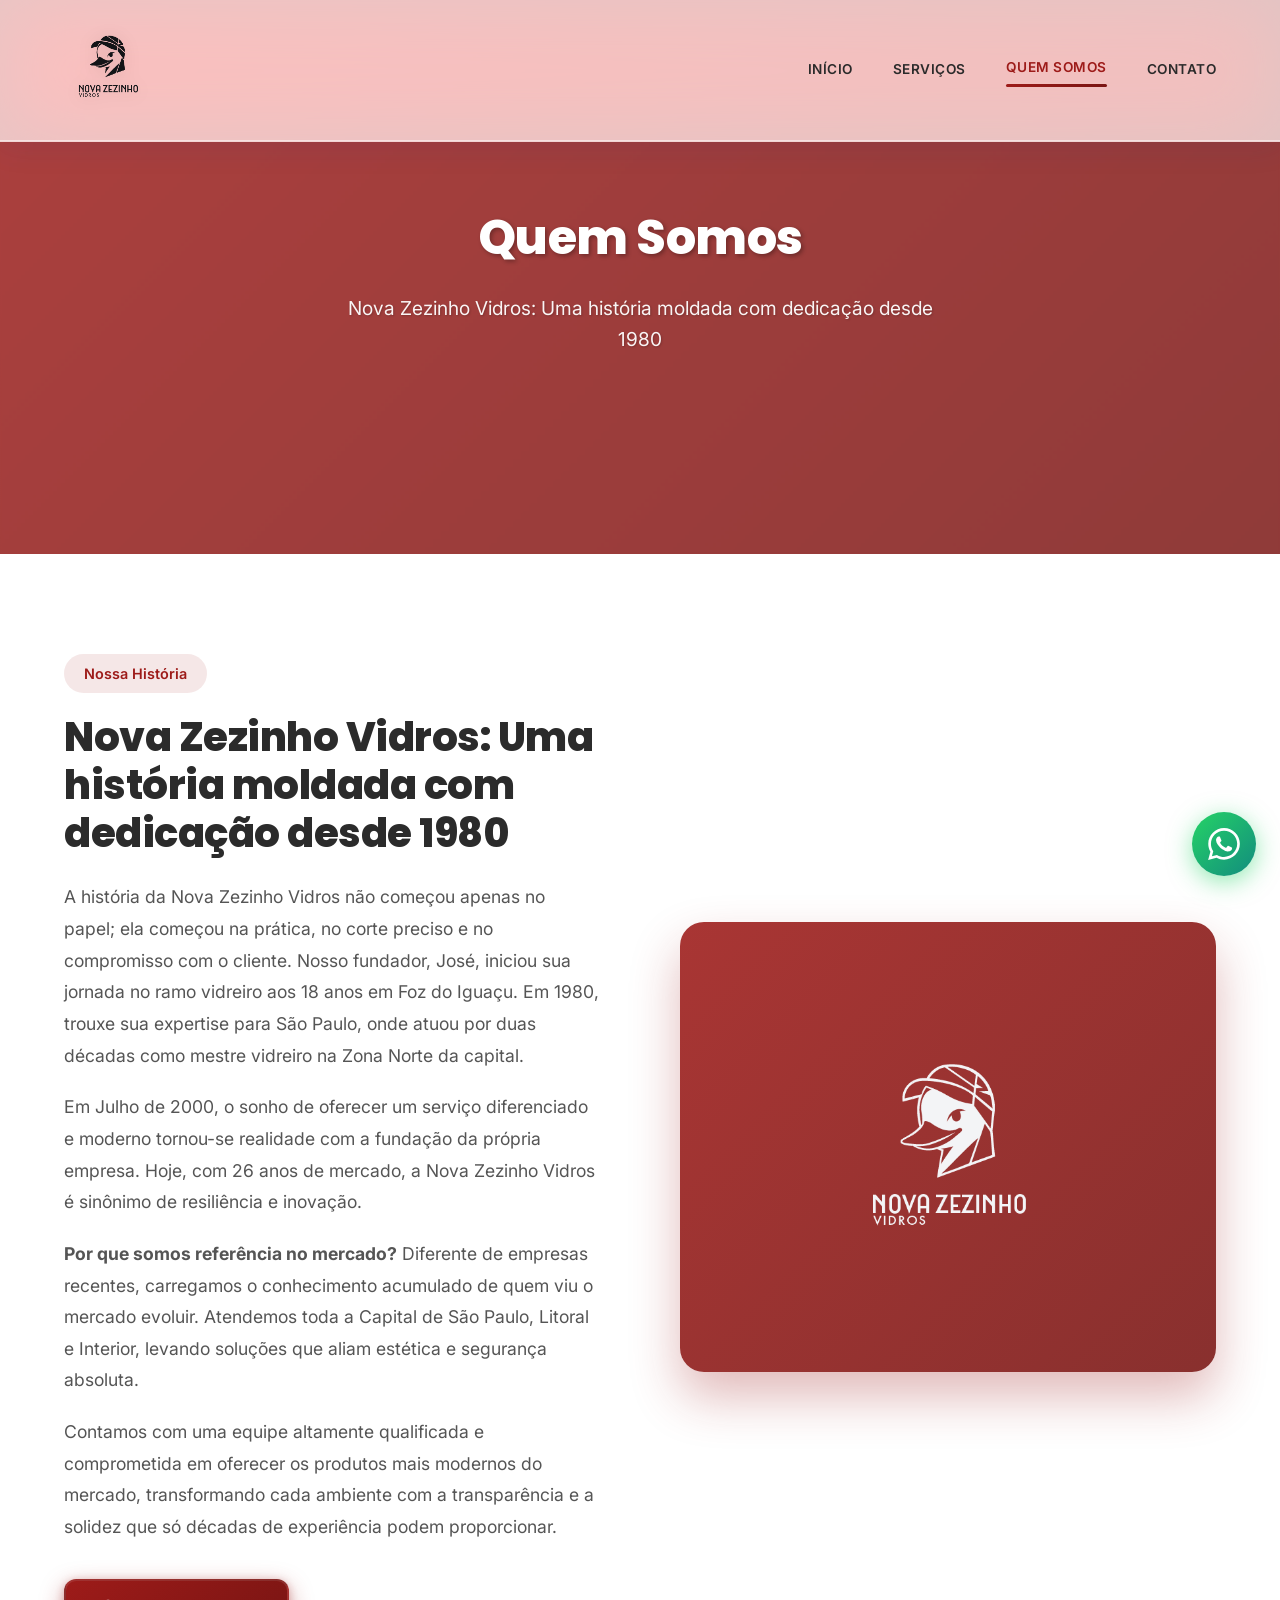
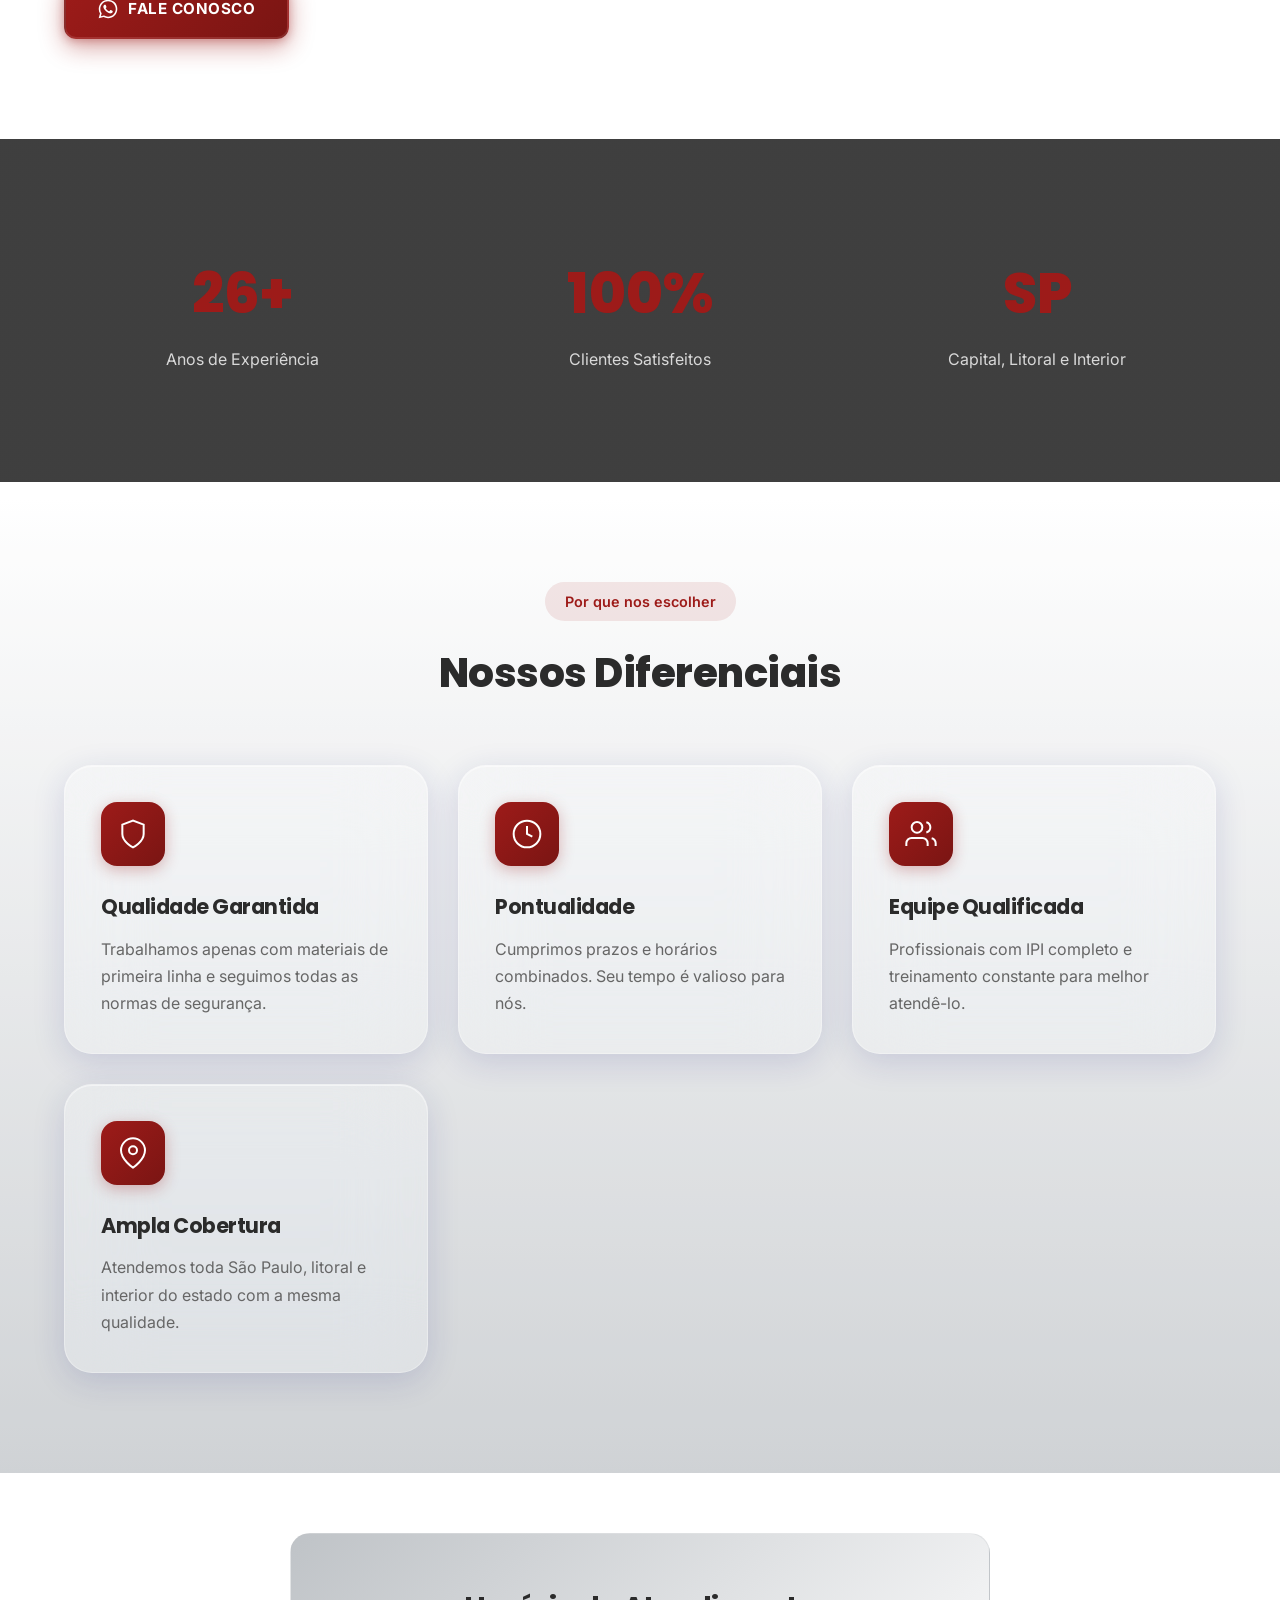
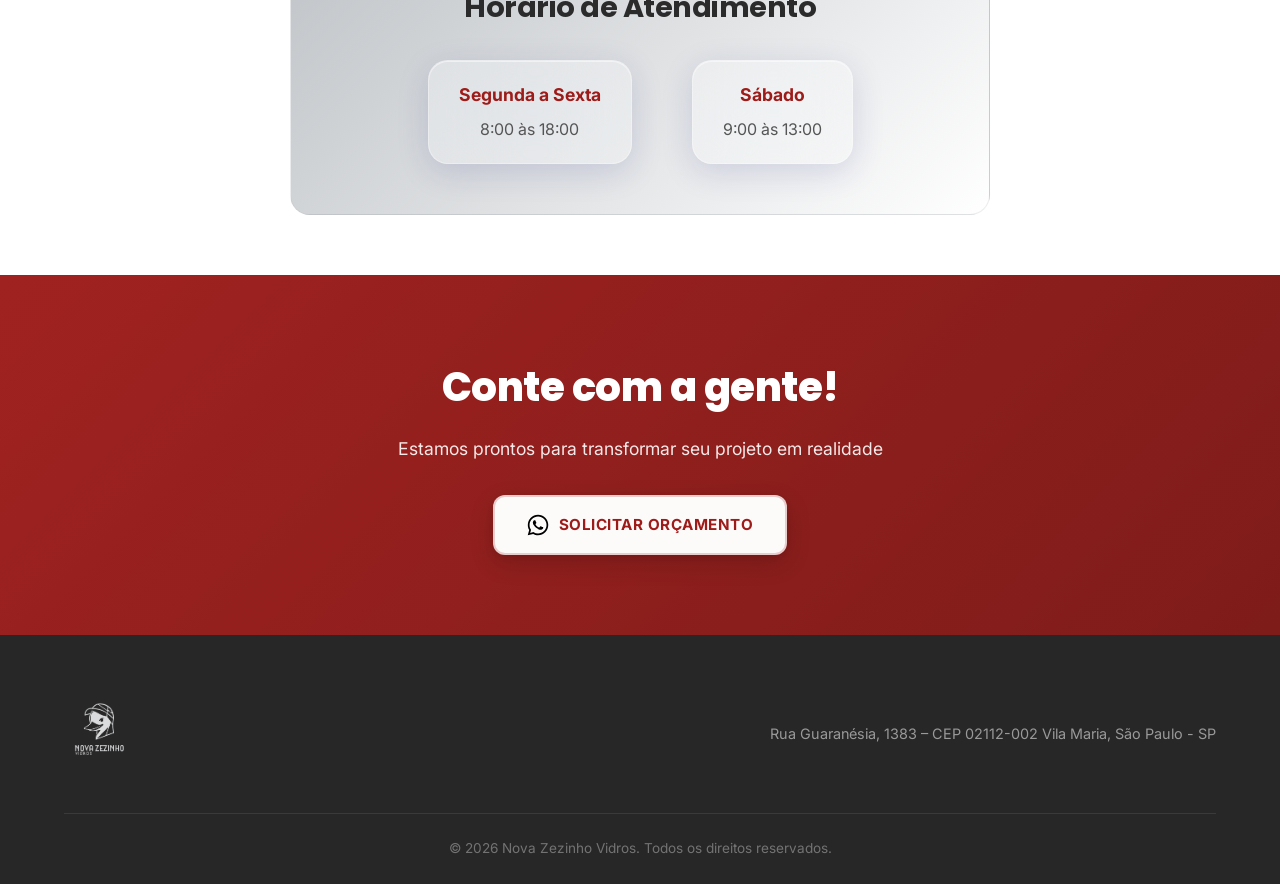
==== commit dc29164e: "mudanças nos seletores e cores (pedido cliente)" ====
--- a/quem-somos.html
+++ b/quem-somos.html
@@ -3,85 +3,271 @@
 <head>
   <meta charset="UTF-8">
   <meta name="viewport" content="width=device-width, initial-scale=1.0">
-  <title>Quem Somos | Nova Zezinho Vidros - 26 Anos de Tradição</title>
-  <meta name="description" content="Fundada em 2000 por quem respira o ramo vidreiro desde 1980. 26 anos de experiência em vidros, atendendo São Paulo, litoral e interior.">
+  <title>Quem Somos | Nova Zezinho Vidros | História e Tradição desde 1980</title>
+  <meta name="description" content="Conheça a Nova Zezinho Vidros: 26 anos de mercado, fundada em 2000 por profissional com experiência desde 1980. Distribuidora de vidros com instalação profissional em toda São Paulo.">
+  <meta name="keywords" content="vidraçaria tradicional sp, distribuidora vidros são paulo, empresa vidros 26 anos, vidraçaria zona norte, história nova zezinho vidros">
   
   <link rel="icon" type="image/png" href="assets/logo_preta.png">
   <link rel="apple-touch-icon" href="assets/logo_preta.png">
   
-  <link href="https://fonts.googleapis.com/css2?family=Inter:wght@400;500;600;700;800&display=swap" rel="stylesheet">
+  <link rel="canonical" href="https://www.vidrosnovazezinho.com.br/quem-somos.html">
+  
+  <link href="https://fonts.googleapis.com/css2?family=Poppins:wght@400;500;600;700;800&family=Inter:wght@400;500;600&display=swap" rel="stylesheet">
   <style>
     * { margin: 0; padding: 0; box-sizing: border-box; }
-    body { font-family: 'Inter', sans-serif; color: #1a1a1a; line-height: 1.6; background: #fafafa; }
+    body { font-family: 'Inter', sans-serif; color: #2b2b2b; line-height: 1.6; background: #ffffff; }
     .container { max-width: 1200px; margin: 0 auto; padding: 0 24px; }
     
-    header { background: #fff; padding: 20px 0; position: fixed; width: 100%; top: 0; z-index: 100; border-bottom: 1px solid #eee; }
+    h1, h2, h3, h4, h5, h6 { font-family: 'Poppins', sans-serif; letter-spacing: -0.5px; }
+    
+    header { 
+      background: rgba(255, 255, 255, 0.7); 
+      backdrop-filter: blur(40px) saturate(180%); 
+      -webkit-backdrop-filter: blur(40px) saturate(180%);
+      padding: 24px 0; 
+      position: fixed; 
+      width: 100%; 
+      top: 0; 
+      z-index: 100; 
+      border-bottom: 1px solid rgba(255, 255, 255, 0.3); 
+      box-shadow: 0 4px 30px rgba(31, 38, 135, 0.1), inset 0 -1px 0 rgba(255, 255, 255, 0.5);
+    }
     .header-inner { display: flex; justify-content: space-between; align-items: center; }
-    .logo img { height: 90px; }
-    nav { display: flex; gap: 32px; }
-    nav a { text-decoration: none; color: #555; font-weight: 500; font-size: 0.95rem; transition: all 0.3s ease; position: relative; }
-    nav a::after { content: ''; position: absolute; bottom: -4px; left: 0; width: 0; height: 2px; background: #5a2ca0; transition: width 0.3s ease; }
-    nav a:hover, nav a.active { color: #5a2ca0; }
+    .logo { 
+      position: relative;
+      transition: all 0.3s ease;
+    }
+    .logo:hover {
+      transform: translateY(-2px);
+    }
+    .logo img { height: 85px; filter: drop-shadow(0 2px 8px rgba(0,0,0,0.1)); }
+    nav { display: flex; gap: 40px; }
+    nav a { 
+      text-decoration: none; 
+      color: #2b2b2b; 
+      font-weight: 600; 
+      font-size: 0.95rem; 
+      transition: all 0.3s ease; 
+      position: relative;
+      padding: 8px 0;
+      text-transform: uppercase;
+      letter-spacing: 0.5px;
+      font-size: 0.85rem;
+    }
+    nav a::after { 
+      content: ''; 
+      position: absolute; 
+      bottom: 0; 
+      left: 0; 
+      width: 0; 
+      height: 3px; 
+      background: linear-gradient(90deg, #9d1b19, #7a1513); 
+      transition: width 0.3s ease;
+      border-radius: 2px;
+    }
+    nav a:hover, nav a.active { color: #9d1b19; transform: translateY(-2px); }
     nav a:hover::after, nav a.active::after { width: 100%; }
     
-    .btn { display: inline-flex; align-items: center; gap: 8px; padding: 14px 28px; border-radius: 10px; font-weight: 600; text-decoration: none; transition: all 0.3s cubic-bezier(0.4, 0, 0.2, 1); border: none; cursor: pointer; font-size: 0.95rem; }
-    .btn-primary { background: linear-gradient(135deg, #5a2ca0, #2d0f52); color: #fff; box-shadow: 0 4px 15px rgba(90,44,160,0.3); }
-    .btn-primary:hover { transform: translateY(-3px); box-shadow: 0 8px 25px rgba(90,44,160,0.4); }
-    .btn-white { background: #fff; color: #5a2ca0; box-shadow: 0 4px 15px rgba(0,0,0,0.1); }
-    .btn-white:hover { transform: translateY(-3px); }
+    .btn { 
+      display: inline-flex; 
+      align-items: center; 
+      gap: 10px; 
+      padding: 16px 32px; 
+      border-radius: 12px; 
+      font-weight: 700; 
+      text-decoration: none; 
+      transition: all 0.3s cubic-bezier(0.4, 0, 0.2, 1); 
+      border: none; 
+      cursor: pointer; 
+      font-size: 0.95rem;
+      text-transform: uppercase;
+      letter-spacing: 0.5px;
+      position: relative;
+      overflow: hidden;
+    }
+    .btn::before {
+      content: '';
+      position: absolute;
+      top: 0;
+      left: -100%;
+      width: 100%;
+      height: 100%;
+      background: linear-gradient(90deg, transparent, rgba(255,255,255,0.3), transparent);
+      transition: left 0.5s;
+    }
+    .btn:hover::before {
+      left: 100%;
+    }
+    .btn-primary { 
+      background: linear-gradient(135deg, #9d1b19, #7a1513); 
+      color: #fff; 
+      box-shadow: 0 8px 25px rgba(157,27,25,0.4), 0 2px 8px rgba(157,27,25,0.3);
+      border: 2px solid rgba(255,255,255,0.1);
+    }
+    .btn-primary:hover { 
+      transform: translateY(-4px); 
+      box-shadow: 0 12px 35px rgba(157,27,25,0.5), 0 4px 12px rgba(157,27,25,0.4);
+    }
+    .btn-white { 
+      background: rgba(255, 255, 255, 0.98); 
+      backdrop-filter: blur(10px); 
+      color: #9d1b19; 
+      box-shadow: 0 8px 25px rgba(0,0,0,0.15), 0 2px 8px rgba(0,0,0,0.1);
+      border: 2px solid rgba(157,27,25,0.2);
+    }
+    .btn-white:hover { 
+      transform: translateY(-4px); 
+      box-shadow: 0 12px 35px rgba(0,0,0,0.2), 0 4px 12px rgba(0,0,0,0.15);
+    }
 </style>
 </head>
 <body>
 
 <style>
-    .page-hero { background: linear-gradient(rgba(90,44,160,0.7), rgba(45,15,82,0.7)), url('https://media.istockphoto.com/id/2167770678/pt/foto/glaziers-place-a-large-sheet-of-thick-glass-on-the-table-by-hand-glass-work.webp?a=1&b=1&s=612x612&w=0&k=20&c=PVEEWF2Shgj3JrkUG-xUuJgdh42Tp_QoVqVT3uCCULU=') center 40%/100%; padding: 200px 0 200px; text-align: center; }
-    .page-hero h1 { font-size: 3rem; color: #fff; font-weight: 800; margin-bottom: 16px; }
-    .page-hero p { font-size: 1.2rem; color: rgba(255,255,255,0.9); max-width: 600px; margin: 0 auto; }
+    .page-hero { 
+      background: linear-gradient(135deg, rgba(157,27,25,0.85), rgba(122,21,19,0.85)), 
+                  url('https://media.istockphoto.com/id/2167770678/pt/foto/glaziers-place-a-large-sheet-of-thick-glass-on-the-table-by-hand-glass-work.webp?a=1&b=1&s=612x612&w=0&k=20&c=PVEEWF2Shgj3JrkUG-xUuJgdh42Tp_QoVqVT3uCCULU=') center 40%/cover; 
+      padding: 200px 0 200px; 
+      text-align: center;
+      position: relative;
+      overflow: hidden;
+    }
+    .page-hero::before {
+      content: '';
+      position: absolute;
+      top: 0;
+      left: 0;
+      right: 0;
+      bottom: 0;
+      background: rgba(255, 255, 255, 0.02);
+      backdrop-filter: blur(1px);
+      pointer-events: none;
+    }
+    .page-hero h1 { font-family: 'Poppins', sans-serif; font-size: 3rem; color: #fff; font-weight: 800; margin-bottom: 16px; text-shadow: 2px 2px 4px rgba(0,0,0,0.3); position: relative; z-index: 1; }
+    .page-hero p { font-size: 1.2rem; color: rgba(255,255,255,0.95); max-width: 600px; margin: 0 auto; text-shadow: 1px 1px 2px rgba(0,0,0,0.2); position: relative; z-index: 1; }
     
     .about-section { padding: 100px 0; background: #fff; }
     .about-grid { display: grid; grid-template-columns: 1fr 1fr; gap: 80px; align-items: center; }
-    .about-content span { display: inline-block; background: rgba(90,44,160,0.1); color: #5a2ca0; padding: 8px 20px; border-radius: 25px; font-size: 0.9rem; font-weight: 600; margin-bottom: 20px; }
-    .about-content h2 { font-size: 2.5rem; font-weight: 800; margin-bottom: 24px; line-height: 1.2; }
+    .about-content span { display: inline-block; background: rgba(157,27,25,0.1); color: #9d1b19; padding: 8px 20px; border-radius: 25px; font-size: 0.9rem; font-weight: 600; margin-bottom: 20px; }
+    .about-content h2 { font-family: 'Poppins', sans-serif; font-size: 2.5rem; font-weight: 800; margin-bottom: 24px; line-height: 1.2; color: #2b2b2b; }
     .about-content p { color: #555; font-size: 1.1rem; margin-bottom: 20px; line-height: 1.8; }
     .about-img { position: relative; }
-    .about-img-main { background: linear-gradient(135deg, #5a2ca0, #2d0f52); border-radius: 24px; height: 450px; display: flex; align-items: center; justify-content: center; box-shadow: 0 25px 50px rgba(90,44,160,0.3); }
-    .about-img-main img { max-height: 220px; }
-    
-    .stats-section { padding: 80px 0; background: linear-gradient(rgba(18,20,23,0.9), rgba(18,20,23,0.9)), url('https://images.unsplash.com/photo-1517048676732-d65bc937f952?q=80&w=870&auto=format&fit=crop') center/cover fixed; }
-    .stats-grid { display: grid; grid-template-columns: repeat(3, 1fr); gap: 40px; text-align: center; }
+    .about-img-main { 
+      background: linear-gradient(135deg, rgba(157,27,25,0.9), rgba(122,21,19,0.9)); 
+      border-radius: 24px; 
+      height: 450px; 
+      display: flex; 
+      align-items: center; 
+      justify-content: center; 
+      box-shadow: 0 25px 50px rgba(157,27,25,0.3);
+      position: relative;
+      overflow: hidden;
+    }
+    .about-img-main::before {
+      content: '';
+      position: absolute;
+      top: 0;
+      left: 0;
+      right: 0;
+      bottom: 0;
+      background: rgba(255, 255, 255, 0.02);
+    }
+    .about-img-main img { max-height: 220px; position: relative; z-index: 1; }
+    
+    .stats-section { 
+      padding: 80px 0; 
+      background: linear-gradient(rgba(43,43,43,0.9), rgba(43,43,43,0.9)), 
+                  url('https://images.unsplash.com/photo-1517048676732-d65bc937f952?q=80&w=870&auto=format&fit=crop') center/cover fixed;
+      position: relative;
+    }
+    .stats-section::before {
+      content: '';
+      position: absolute;
+      top: 0;
+      left: 0;
+      right: 0;
+      bottom: 0;
+      background: rgba(0, 0, 0, 0.02);
+      pointer-events: none;
+    }
+    .stats-grid { display: grid; grid-template-columns: repeat(3, 1fr); gap: 40px; text-align: center; position: relative; z-index: 1; }
     .stat-item { padding: 30px; }
-    .stat-number { font-size: 3.5rem; font-weight: 800; color: #5a2ca0; margin-bottom: 8px; }
+    .stat-number { font-family: 'Poppins', sans-serif; font-size: 3.5rem; font-weight: 800; color: #9d1b19; margin-bottom: 8px; }
     .stat-label { color: rgba(255,255,255,0.8); font-size: 1rem; }
     
-    .features-section { padding: 100px 0; background: #f3f4f6; }
-    .features-header { text-align: center; margin-bottom: 60px; }
-    .features-header span { display: inline-block; background: rgba(90,44,160,0.1); color: #5a2ca0; padding: 8px 20px; border-radius: 25px; font-size: 0.9rem; font-weight: 600; margin-bottom: 20px; }
-    .features-header h2 { font-size: 2.5rem; font-weight: 800; }
-    .features-grid { display: grid; grid-template-columns: repeat(auto-fit, minmax(280px, 1fr)); gap: 30px; }
-    .feature-card { background: #fff; border-radius: 20px; padding: 36px; border: 1px solid #eee; transition: all 0.4s ease; }
-    .feature-card:hover { transform: translateY(-8px); box-shadow: 0 25px 50px rgba(0,0,0,0.08); border-color: #5a2ca0; }
-    .feature-icon { width: 64px; height: 64px; background: linear-gradient(135deg, #5a2ca0, #2d0f52); border-radius: 16px; display: flex; align-items: center; justify-content: center; margin-bottom: 24px; }
+    .features-section { 
+      padding: 100px 0; 
+      background: linear-gradient(180deg, #ffffff 0%, #bfc3c7 100%);
+      position: relative;
+    }
+    .features-section::before {
+      content: '';
+      position: absolute;
+      top: 0;
+      left: 0;
+      right: 0;
+      bottom: 0;
+      background: rgba(255, 255, 255, 0.25);
+      pointer-events: none;
+    }
+    .features-header { text-align: center; margin-bottom: 60px; position: relative; z-index: 1; }
+    .features-header span { display: inline-block; background: rgba(157,27,25,0.1); color: #9d1b19; padding: 8px 20px; border-radius: 25px; font-size: 0.9rem; font-weight: 600; margin-bottom: 20px; }
+    .features-header h2 { font-family: 'Poppins', sans-serif; font-size: 2.5rem; font-weight: 800; color: #2b2b2b; }
+    .features-grid { display: grid; grid-template-columns: repeat(auto-fit, minmax(280px, 1fr)); gap: 30px; position: relative; z-index: 1; }
+    .feature-card { background: rgba(255, 255, 255, 0.25); backdrop-filter: blur(40px) saturate(200%); -webkit-backdrop-filter: blur(40px) saturate(200%); border-radius: 28px; padding: 36px; border: 1.5px solid rgba(255, 255, 255, 0.3); transition: all 0.4s ease; box-shadow: 0 8px 32px rgba(31, 38, 135, 0.15), inset 0 1px 0 rgba(255, 255, 255, 0.5); }
+    .feature-card:hover { transform: translateY(-8px) scale(1.02); box-shadow: 0 20px 60px rgba(157,27,25,0.2), inset 0 1px 0 rgba(255, 255, 255, 0.6); border-color: rgba(157, 27, 25, 0.4); }
+    .feature-icon { width: 64px; height: 64px; background: linear-gradient(135deg, #9d1b19, #7a1513); border-radius: 16px; display: flex; align-items: center; justify-content: center; margin-bottom: 24px; box-shadow: 0 4px 15px rgba(157,27,25,0.3); }
     .feature-icon svg { width: 32px; height: 32px; stroke: #fff; fill: none; stroke-width: 1.5; }
-    .feature-card h3 { font-size: 1.3rem; margin-bottom: 12px; font-weight: 700; }
+    .feature-card h3 { font-family: 'Poppins', sans-serif; font-size: 1.3rem; margin-bottom: 12px; font-weight: 700; color: #2b2b2b; }
     .feature-card p { color: #666; font-size: 1rem; line-height: 1.7; }
 </style>
 
 <style>
     .schedule-section { padding: 60px 0; background: #fff; }
-    .schedule-box { background: linear-gradient(135deg, #f3f4f6, #fff); border-radius: 20px; padding: 50px; max-width: 700px; margin: 0 auto; text-align: center; border: 1px solid #eee; }
-    .schedule-box h3 { font-size: 1.8rem; margin-bottom: 30px; color: #121417; }
+    .schedule-box { background: linear-gradient(135deg, #bfc3c7, #fff); border-radius: 20px; padding: 50px; max-width: 700px; margin: 0 auto; text-align: center; border: 1px solid rgba(191, 195, 199, 0.3); }
+    .schedule-box h3 { font-family: 'Poppins', sans-serif; font-size: 1.8rem; margin-bottom: 30px; color: #2b2b2b; }
     .schedule-times { display: flex; justify-content: center; gap: 60px; flex-wrap: wrap; }
-    .schedule-item { text-align: center; padding: 20px 30px; background: #fff; border-radius: 16px; box-shadow: 0 5px 20px rgba(0,0,0,0.05); }
-    .schedule-item strong { display: block; color: #5a2ca0; font-size: 1.1rem; margin-bottom: 8px; }
+    .schedule-item { text-align: center; padding: 20px 30px; background: rgba(255, 255, 255, 0.3); backdrop-filter: blur(40px) saturate(200%); -webkit-backdrop-filter: blur(40px) saturate(200%); border-radius: 20px; box-shadow: 0 8px 32px rgba(31, 38, 135, 0.15), inset 0 1px 0 rgba(255, 255, 255, 0.5); border: 1.5px solid rgba(255, 255, 255, 0.3); }
+    .schedule-item strong { display: block; color: #9d1b19; font-size: 1.1rem; margin-bottom: 8px; }
     .schedule-item span { color: #555; font-size: 1rem; }
     
-    .cta-section { padding: 80px 0; background: linear-gradient(135deg, #5a2ca0 0%, #2d0f52 100%); text-align: center; }
-    .cta-section h2 { color: #fff; font-size: 2.5rem; font-weight: 800; margin-bottom: 16px; }
-    .cta-section p { color: rgba(255,255,255,0.9); font-size: 1.1rem; margin-bottom: 32px; }
-    
-    footer { background: #121417; padding: 60px 0 24px; }
+    .cta-section { 
+      padding: 80px 0; 
+      background: linear-gradient(135deg, #9d1b19 0%, #7a1513 100%); 
+      text-align: center;
+      position: relative;
+      overflow: hidden;
+    }
+    .cta-section::before {
+      content: '';
+      position: absolute;
+      top: 0;
+      left: 0;
+      right: 0;
+      bottom: 0;
+      background: rgba(255, 255, 255, 0.03);
+      pointer-events: none;
+    }
+    .cta-section h2 { font-family: 'Poppins', sans-serif; color: #fff; font-size: 2.5rem; font-weight: 800; margin-bottom: 16px; position: relative; z-index: 1; }
+    .cta-section p { color: rgba(255,255,255,0.9); font-size: 1.1rem; margin-bottom: 32px; position: relative; z-index: 1; }
+    
+    footer { 
+      background: #2b2b2b; 
+      padding: 60px 0 24px;
+      position: relative;
+    }
+    footer::before {
+      content: '';
+      position: absolute;
+      top: 0;
+      left: 0;
+      right: 0;
+      bottom: 0;
+      background: rgba(0, 0, 0, 0.1);
+      pointer-events: none;
+    }
     .footer-inner { display: flex; justify-content: space-between; align-items: center; flex-wrap: wrap; gap: 24px; border-bottom: 1px solid rgba(255,255,255,0.1); padding-bottom: 40px; margin-bottom: 24px; }
-    .footer-logo img { height: 80px; }
+    .footer-logo img { height: 70px; }
     footer p { color: rgba(255,255,255,0.6); font-size: 0.9rem; }
     .footer-copy { text-align: center; color: rgba(255,255,255,0.4); font-size: 0.85rem; }
     
@@ -99,7 +285,7 @@
     .mobile-nav { position: fixed; top: 0; right: -100%; width: 280px; height: 100vh; background: #fff; padding: 100px 30px 30px; box-shadow: -5px 0 30px rgba(0,0,0,0.1); transition: right 0.3s ease; z-index: 100; display: flex; flex-direction: column; gap: 0; }
     .mobile-nav.active { right: 0; }
     .mobile-nav a { text-decoration: none; color: #2b2b2b; font-weight: 600; font-size: 1.1rem; padding: 16px 0; border-bottom: 1px solid #eee; transition: all 0.3s ease; }
-    .mobile-nav a:hover, .mobile-nav a.active { color: #5a2ca0; padding-left: 10px; }
+    .mobile-nav a:hover, .mobile-nav a.active { color: #9d1b19; padding-left: 10px; }
     .overlay { position: fixed; top: 0; left: 0; width: 100%; height: 100%; background: rgba(0,0,0,0.5); opacity: 0; visibility: hidden; transition: all 0.3s ease; z-index: 99; }
     .overlay.active { opacity: 1; visibility: visible; }
     
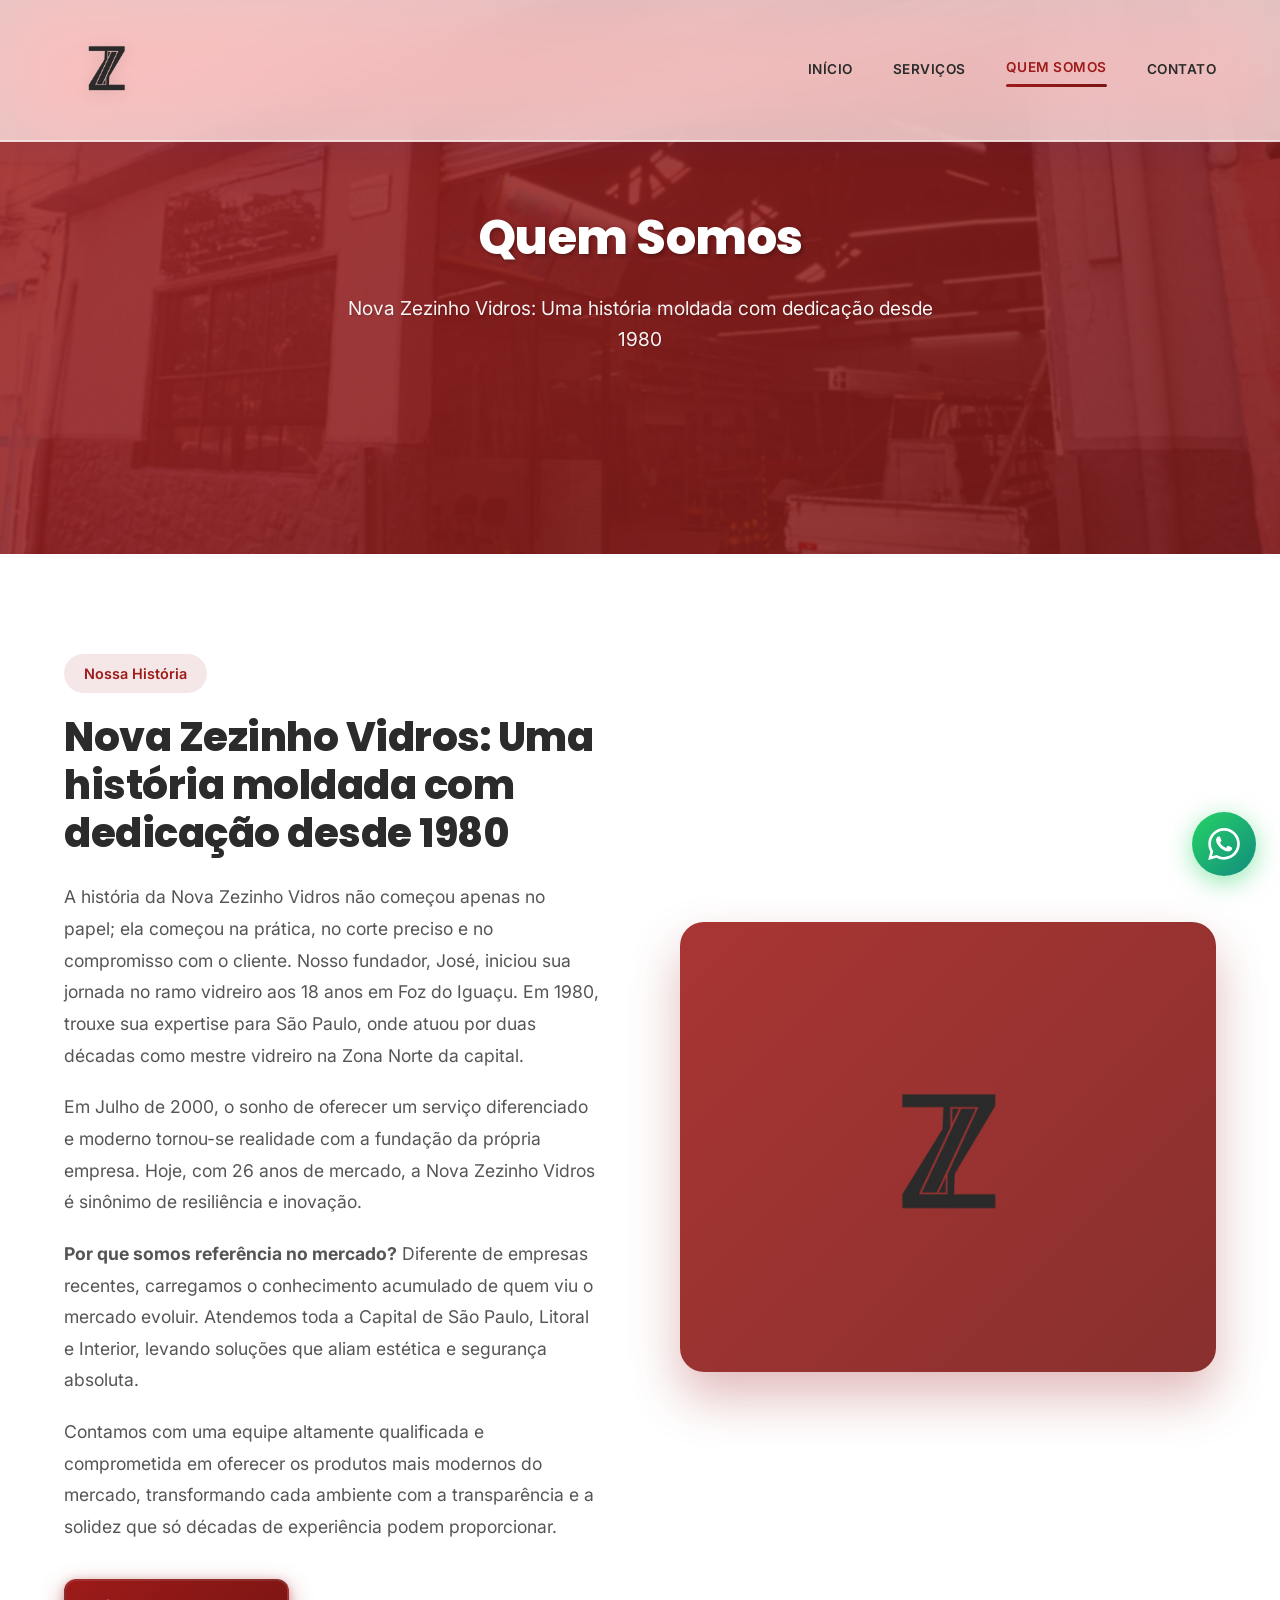
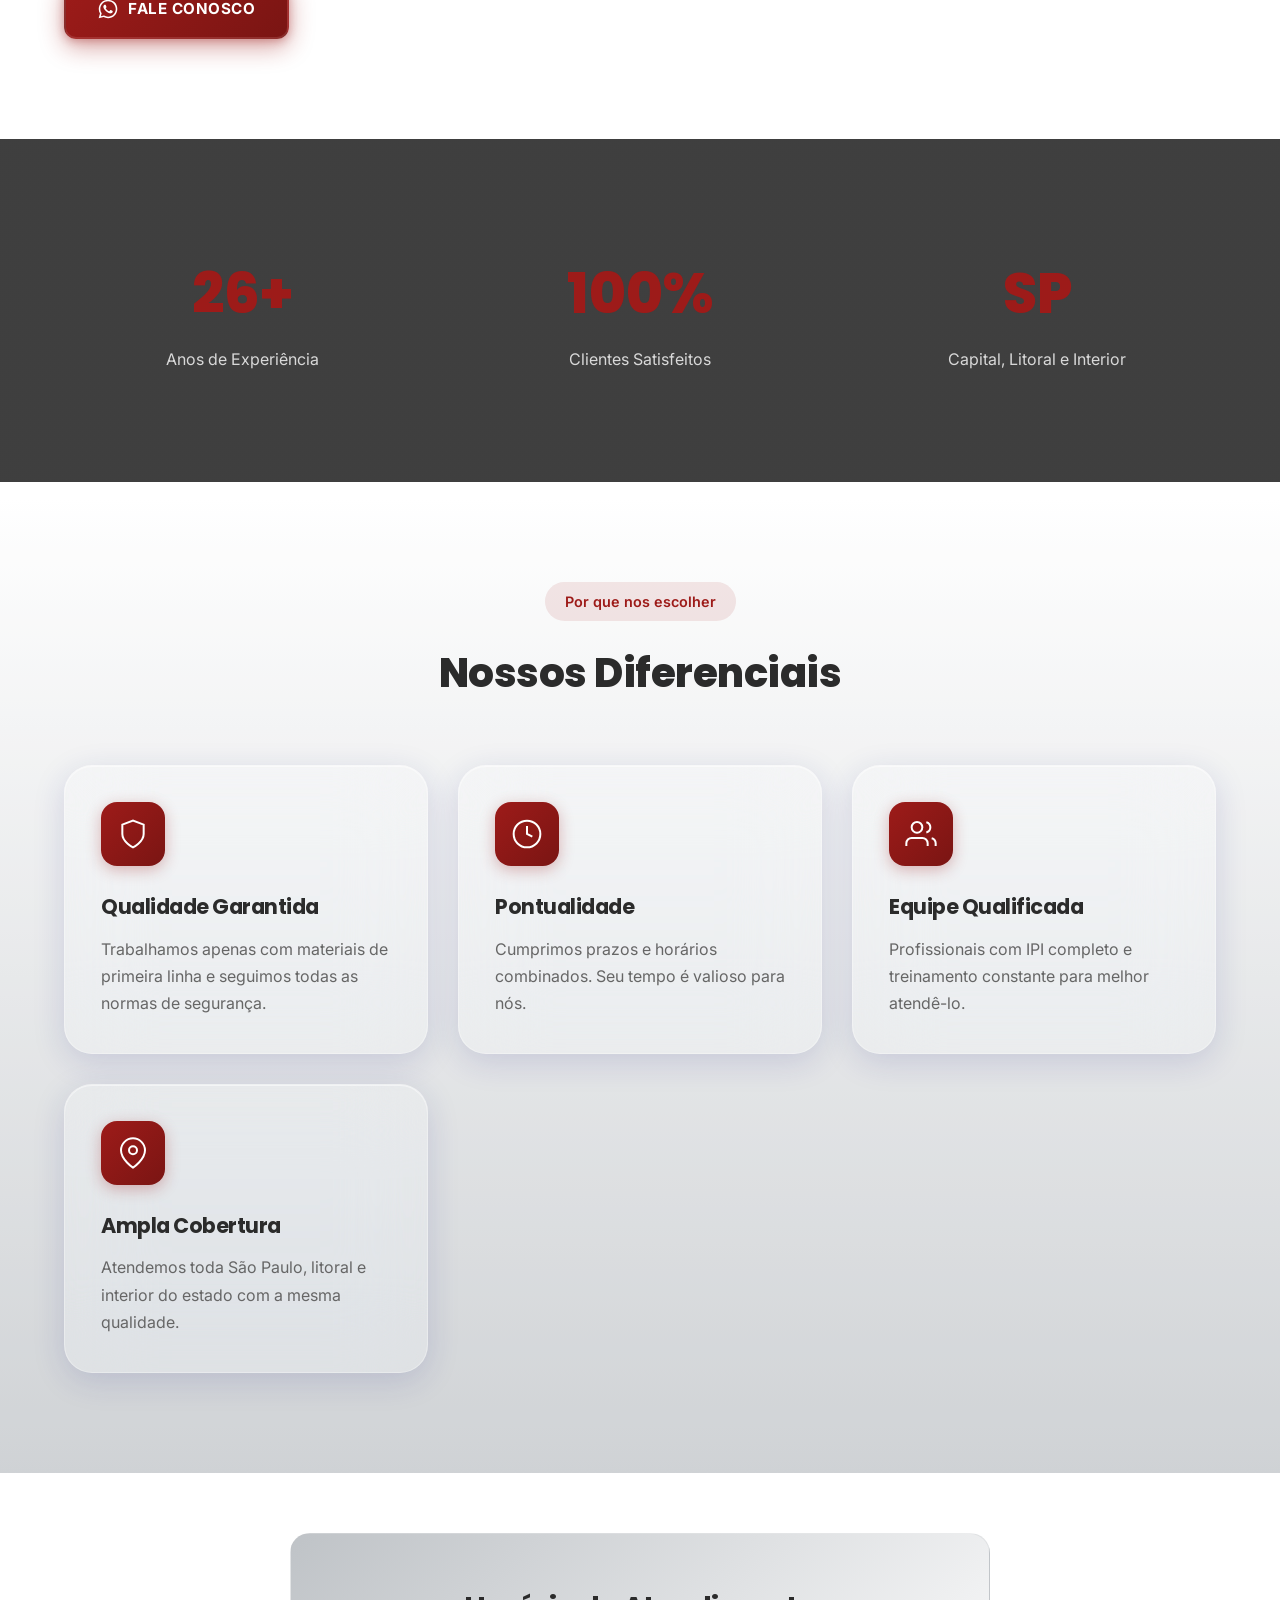
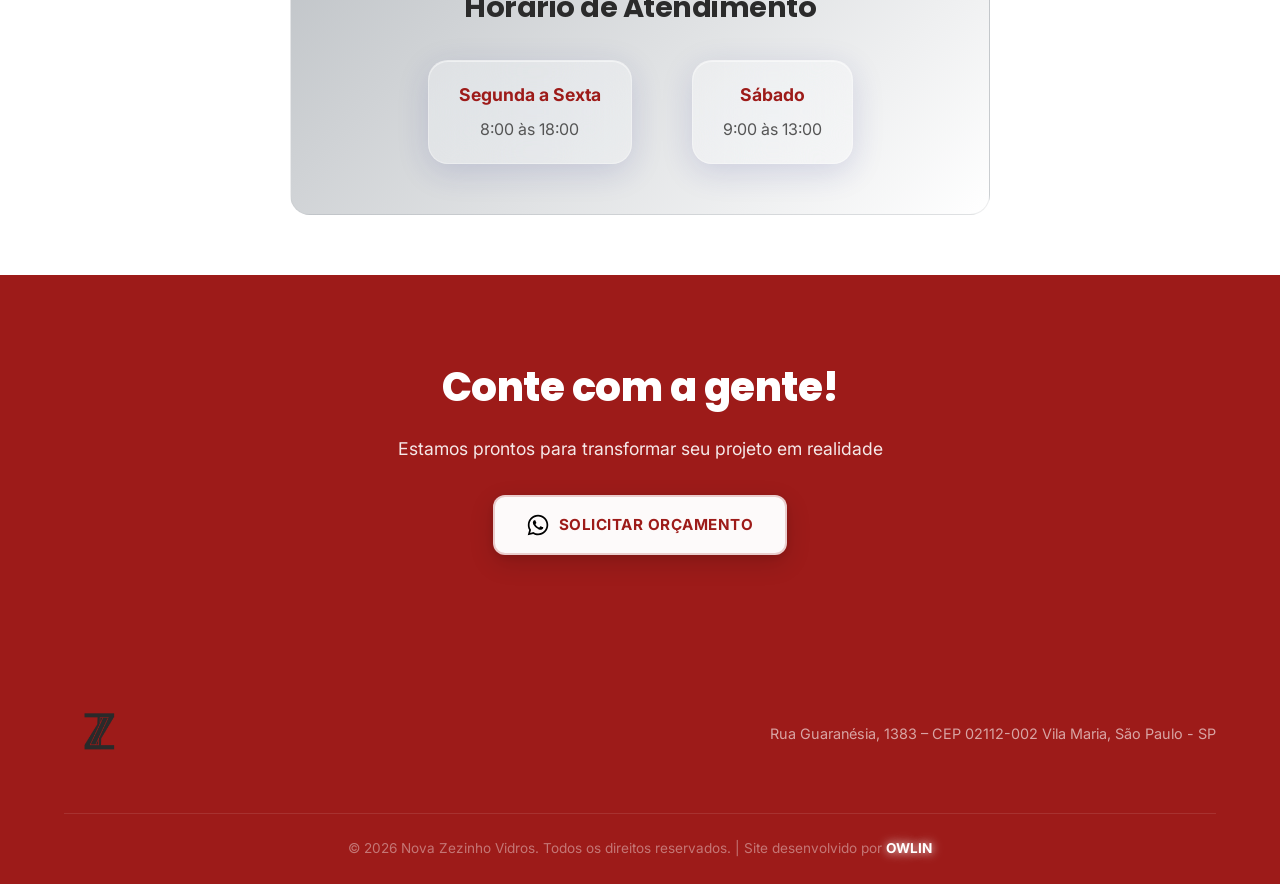
==== commit 9b057e66: "uptade" ====
--- a/quem-somos.html
+++ b/quem-somos.html
@@ -98,6 +98,17 @@
     .btn:hover::before {
       left: 100%;
     }
+
+    .owlin-link {
+      color: #fff;
+      text-decoration: none;
+      font-weight: 700;
+      text-shadow: 0 0 8px rgba(255,255,255,0.8), 0 0 16px rgba(255,255,255,0.4);
+      transition: text-shadow 0.3s ease;
+    }
+    .owlin-link:hover {
+      text-shadow: 0 0 12px rgba(255,255,255,1), 0 0 24px rgba(255,255,255,0.7), 0 0 40px rgba(255,255,255,0.4);
+    }
     .btn-primary { 
       background: linear-gradient(135deg, #9d1b19, #7a1513); 
       color: #fff; 
@@ -125,8 +136,7 @@
 
 <style>
     .page-hero { 
-      background: linear-gradient(135deg, rgba(157,27,25,0.85), rgba(122,21,19,0.85)), 
-                  url('https://media.istockphoto.com/id/2167770678/pt/foto/glaziers-place-a-large-sheet-of-thick-glass-on-the-table-by-hand-glass-work.webp?a=1&b=1&s=612x612&w=0&k=20&c=PVEEWF2Shgj3JrkUG-xUuJgdh42Tp_QoVqVT3uCCULU=') center 40%/cover; 
+      background: linear-gradient(135deg, rgba(157,27,25,0.85), rgba(122,21,19,0.85)), url('assets/VNZ.png') center 40%/cover; 
       padding: 200px 0 200px; 
       text-align: center;
       position: relative;
@@ -233,7 +243,7 @@
     
     .cta-section { 
       padding: 80px 0; 
-      background: linear-gradient(135deg, #9d1b19 0%, #7a1513 100%); 
+      background: #9d1b19; 
       text-align: center;
       position: relative;
       overflow: hidden;
@@ -245,14 +255,13 @@
       left: 0;
       right: 0;
       bottom: 0;
-      background: rgba(255, 255, 255, 0.03);
       pointer-events: none;
     }
     .cta-section h2 { font-family: 'Poppins', sans-serif; color: #fff; font-size: 2.5rem; font-weight: 800; margin-bottom: 16px; position: relative; z-index: 1; }
     .cta-section p { color: rgba(255,255,255,0.9); font-size: 1.1rem; margin-bottom: 32px; position: relative; z-index: 1; }
     
     footer { 
-      background: #2b2b2b; 
+      background: #9d1b19; 
       padding: 60px 0 24px;
       position: relative;
     }
@@ -263,7 +272,6 @@
       left: 0;
       right: 0;
       bottom: 0;
-      background: rgba(0, 0, 0, 0.1);
       pointer-events: none;
     }
     .footer-inner { display: flex; justify-content: space-between; align-items: center; flex-wrap: wrap; gap: 24px; border-bottom: 1px solid rgba(255,255,255,0.1); padding-bottom: 40px; margin-bottom: 24px; }
@@ -304,7 +312,7 @@
 <header>
   <div class="container header-inner">
     <a href="index.html" class="logo">
-      <img src="assets/logo_preta.png" alt="Nova Zezinho Vidros">
+      <img src="assets/logo.PNG" alt="Nova Zezinho Vidros">
     </a>
     <nav>
       <a href="index.html">Início</a>
@@ -361,7 +369,7 @@
       </div>
       <div class="about-img">
         <div class="about-img-main">
-          <img src="assets/logo_branca.png" alt="Nova Zezinho Vidros">
+          <img src="assets/logo.PNG" alt="Nova Zezinho Vidros">
         </div>
       </div>
     </div>
@@ -460,11 +468,14 @@
   <div class="container">
     <div class="footer-inner">
       <a href="index.html" class="footer-logo">
-        <img src="assets/logo_branca.png" alt="Nova Zezinho Vidros">
+        <img src="assets/logo.PNG" alt="Nova Zezinho Vidros">
       </a>
       <p>Rua Guaranésia, 1383 – CEP 02112-002 Vila Maria, São Paulo - SP</p>
     </div>
-    <p class="footer-copy">© 2026 Nova Zezinho Vidros. Todos os direitos reservados.</p>
+    <p class="footer-copy">
+      © 2026 Nova Zezinho Vidros. Todos os direitos reservados. 
+      | Site desenvolvido por <a href="https://www.instagram.com/owlin.agency/" target="_blank" class="owlin-link">OWLIN</a>
+    </p>
   </div>
 </footer>
 
